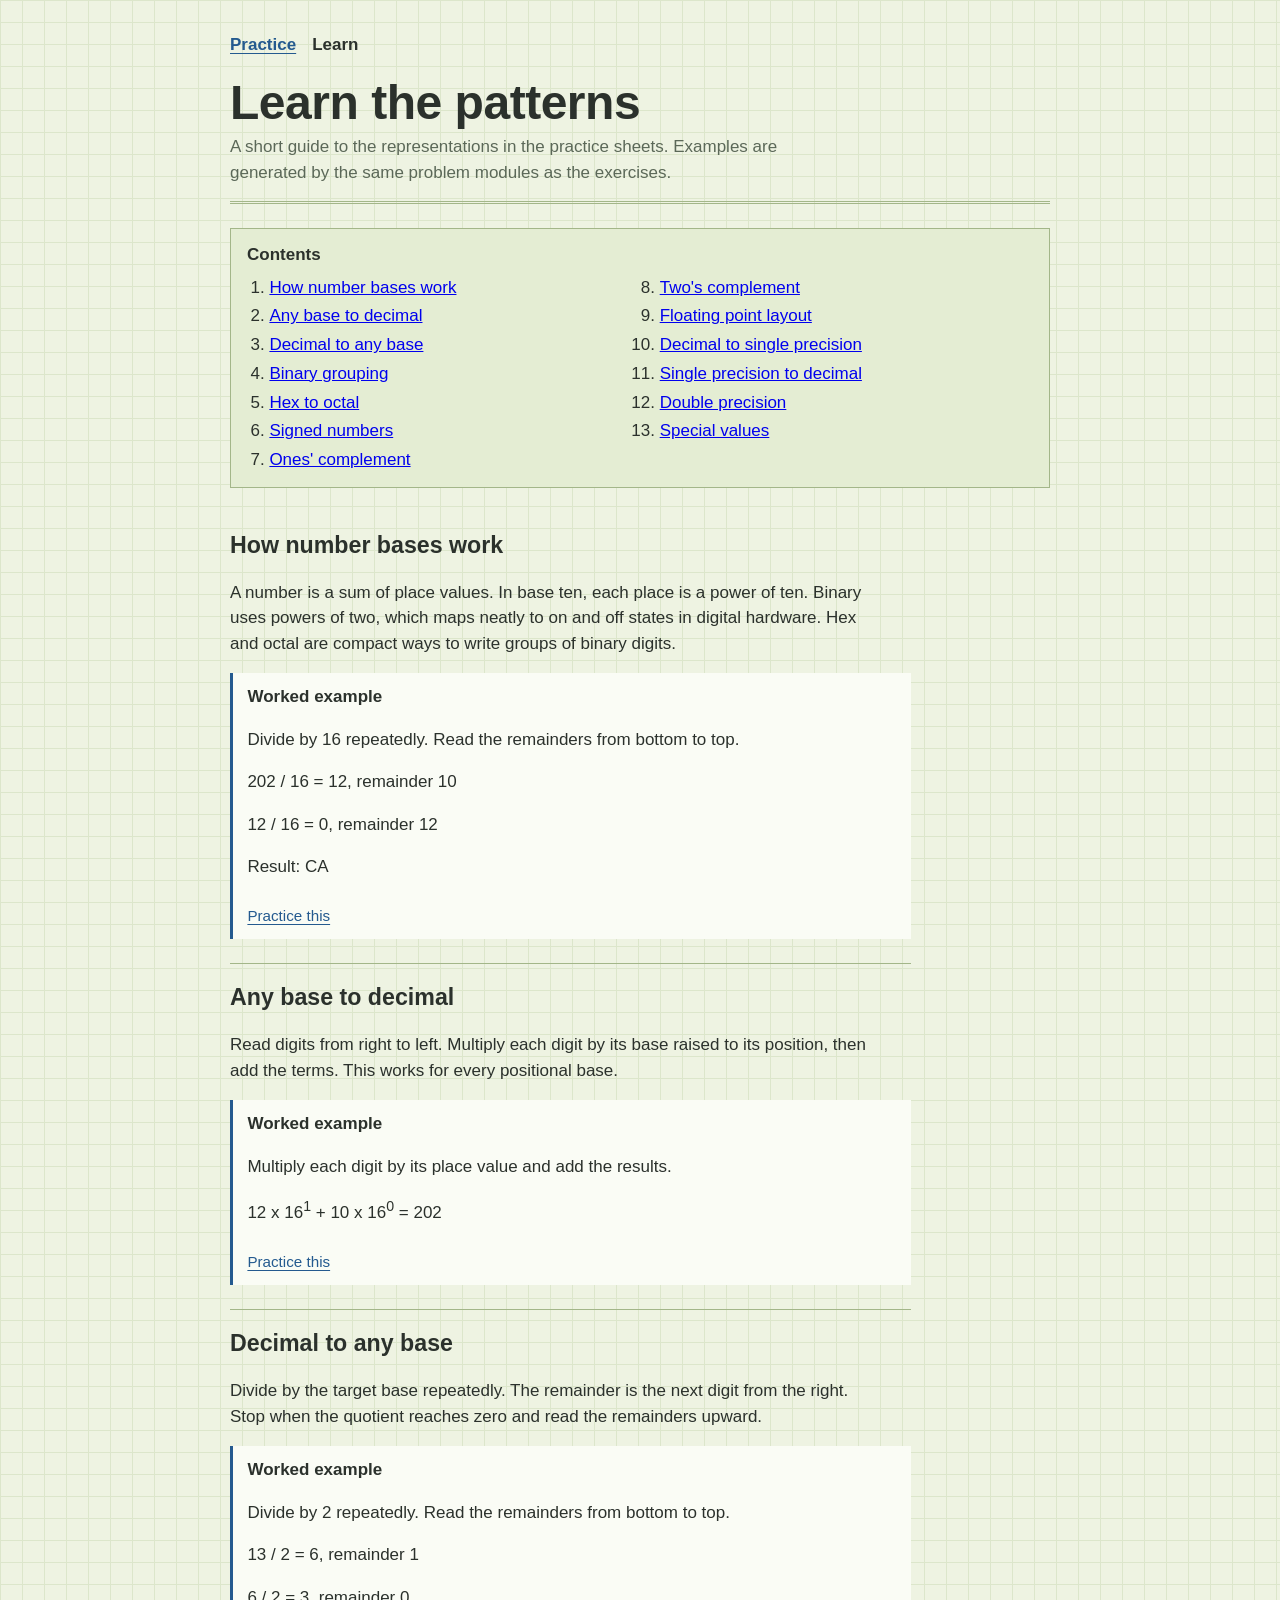
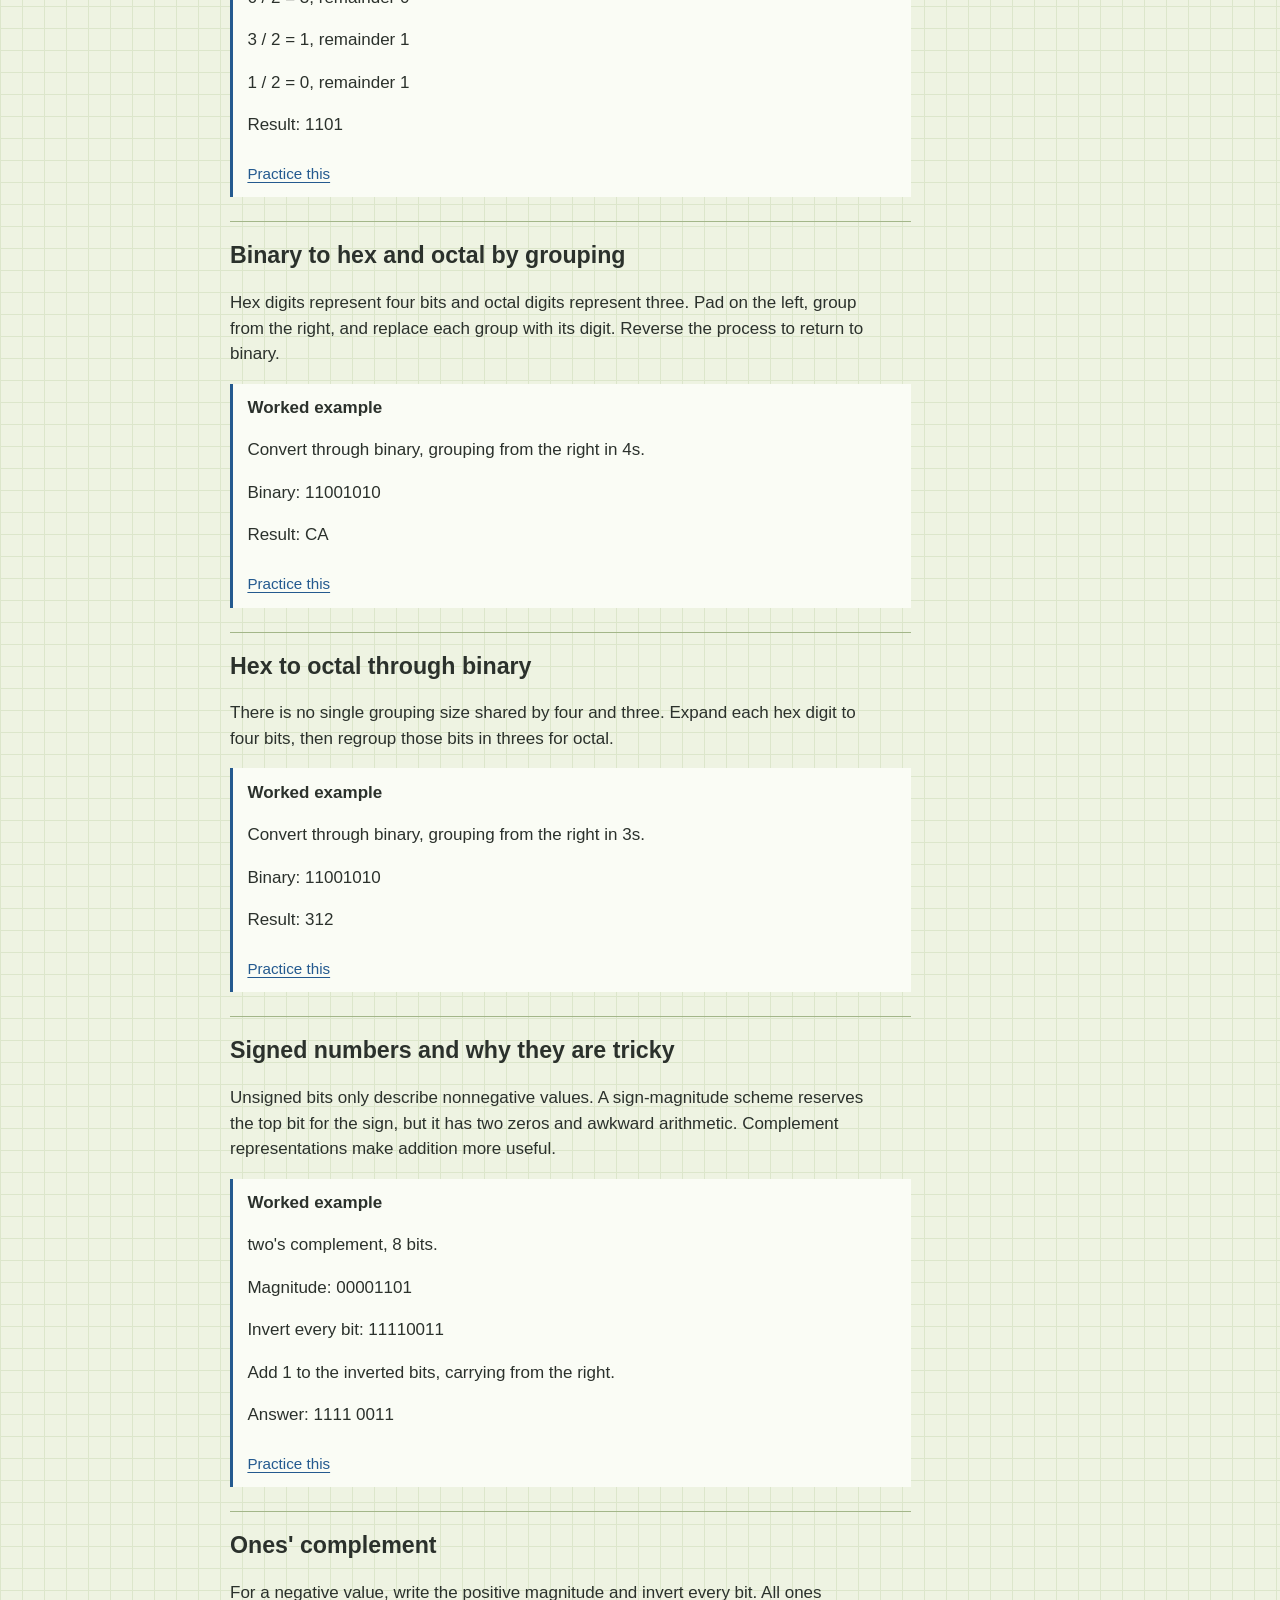
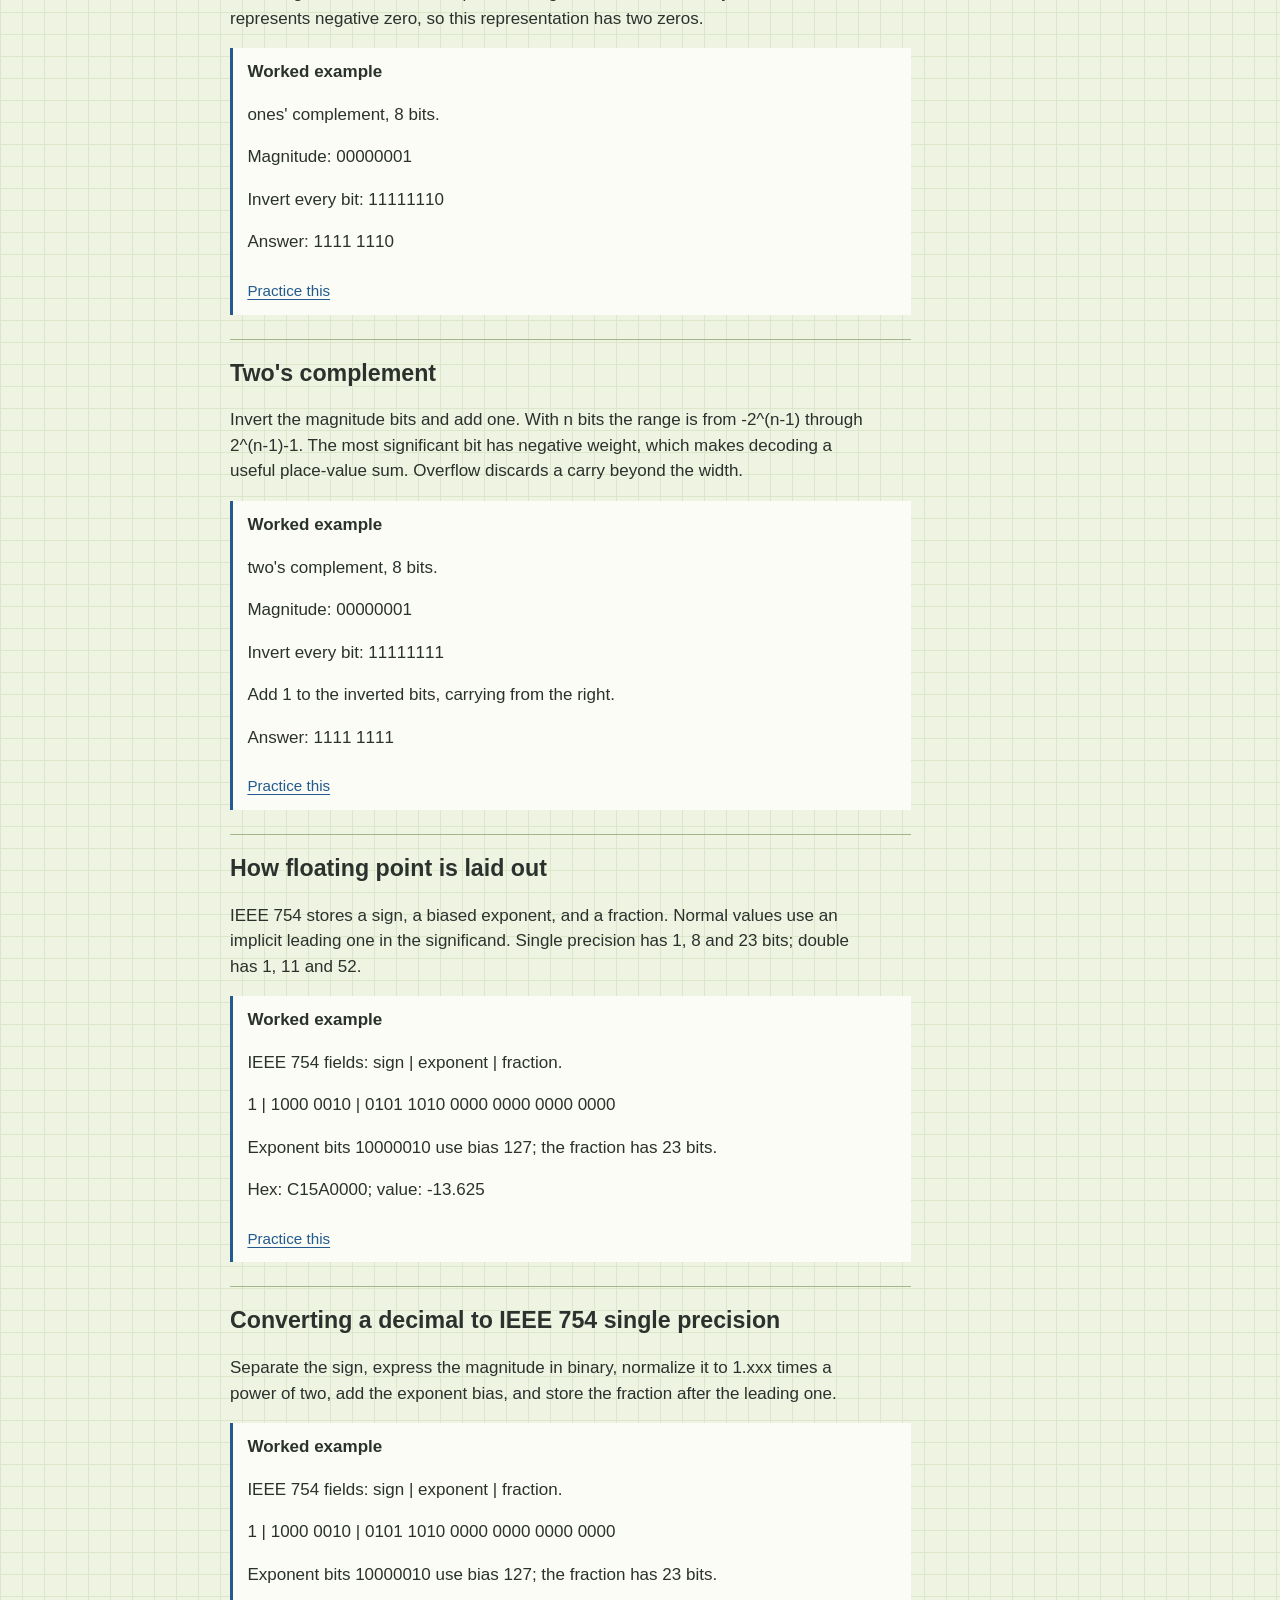
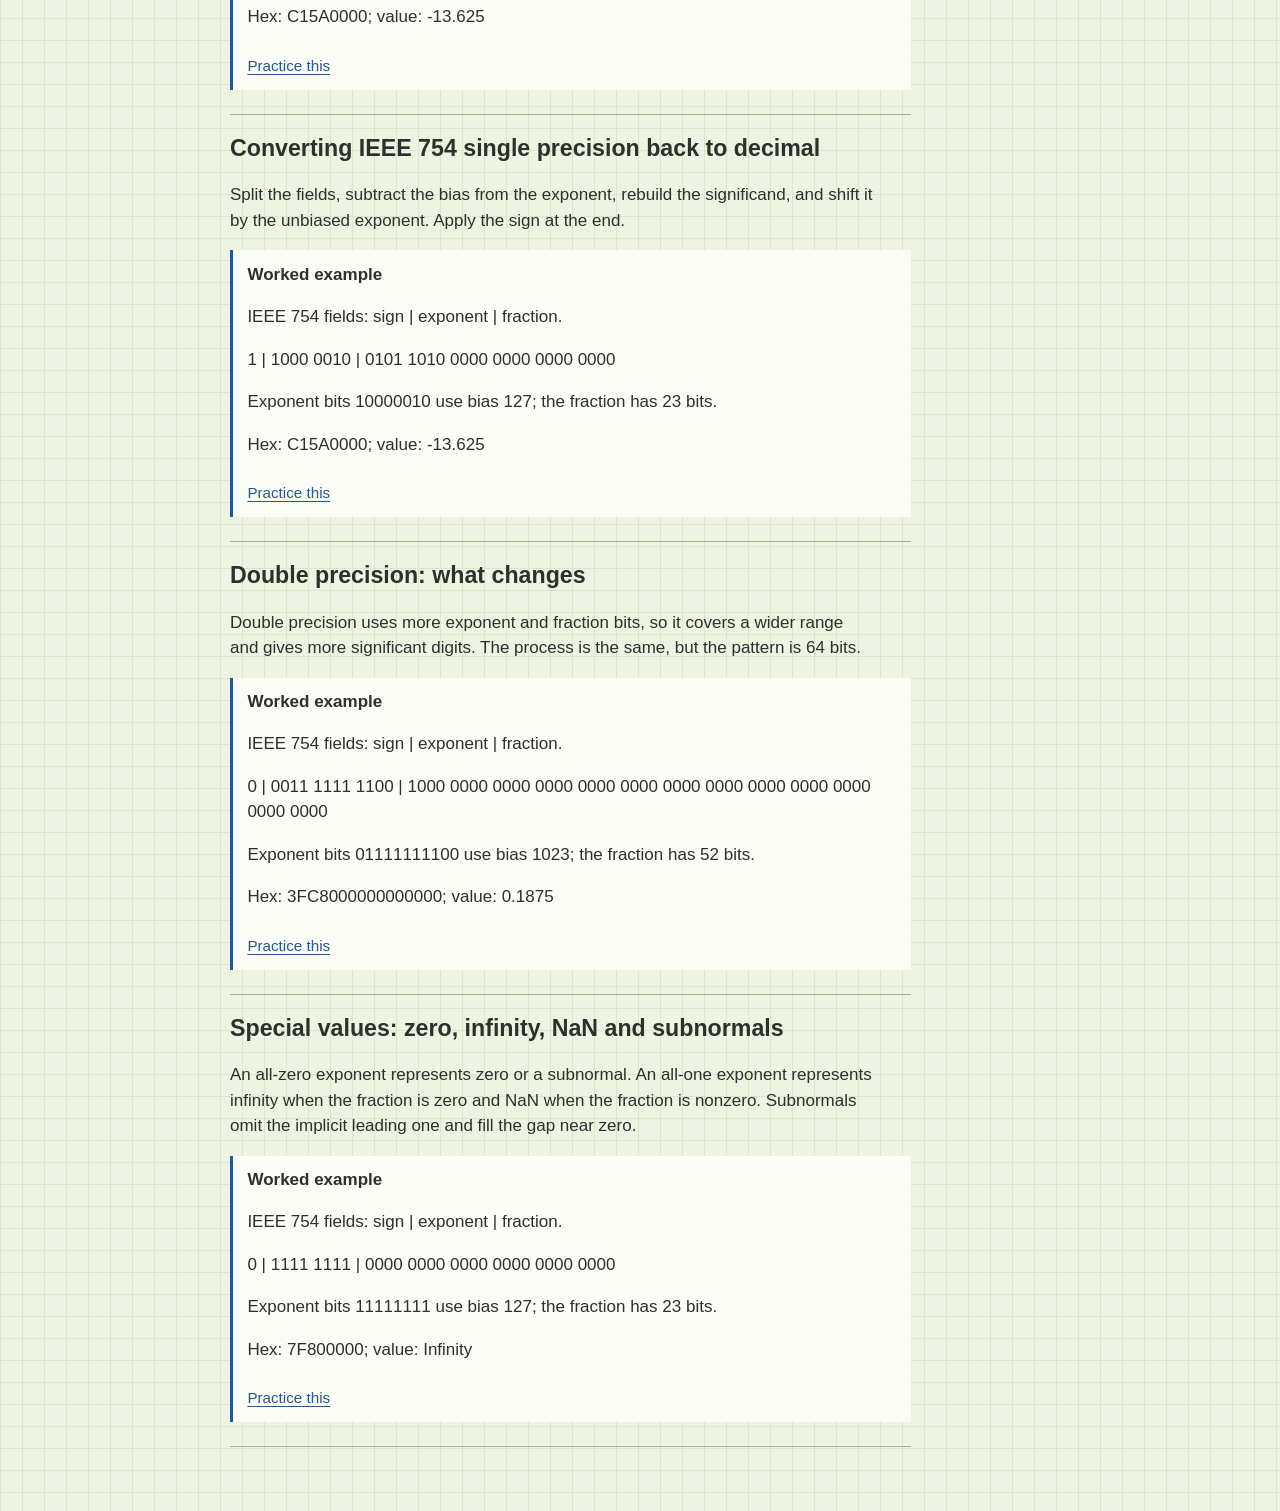
==== learn.html @ 0b42e3d2 "Test Branch GIP var" ====
<!doctype html>
<html lang="en">
<head><meta charset="utf-8"><meta name="viewport" content="width=device-width, initial-scale=1, viewport-fit=cover"><title>Learn base conversion</title><meta name="description" content="A practical guide to bases, signed integers and IEEE 754 floating point."><link rel="stylesheet" href="./styles.css"></head>
<body><main class="lesson-page">
  <nav aria-label="Primary"><a href="./index.html">Practice</a><a href="./learn.html" aria-current="page">Learn</a></nav>
  <header><h1>Learn the patterns</h1><p>A short guide to the representations in the practice sheets. Examples are generated by the same problem modules as the exercises.</p></header>
  <aside class="toc"><strong>Contents</strong><ol><li><a href="#bases">How number bases work</a></li><li><a href="#any-decimal">Any base to decimal</a></li><li><a href="#decimal-any">Decimal to any base</a></li><li><a href="#grouping">Binary grouping</a></li><li><a href="#hex-octal">Hex to octal</a></li><li><a href="#signed">Signed numbers</a></li><li><a href="#ones">Ones' complement</a></li><li><a href="#twos">Two's complement</a></li><li><a href="#float">Floating point layout</a></li><li><a href="#float-encode">Decimal to single precision</a></li><li><a href="#float-decode">Single precision to decimal</a></li><li><a href="#double">Double precision</a></li><li><a href="#special">Special values</a></li></ol></aside>
  <div id="lessons"></div>
</main>
<script type="module">
import { base } from './js/types/base.js';
import { signed } from './js/types/signed.js';
import { float } from './js/types/float.js';
const example = (type, problem) => `<div class="example"><strong>Worked example</strong>${type.work(problem)}<a class="learnlink" href="./index.html?mode=${type.id}">Practice this</a></div>`;
const lessons = [
  ['bases', 'How number bases work', 'A number is a sum of place values. In base ten, each place is a power of ten. Binary uses powers of two, which maps neatly to on and off states in digital hardware. Hex and octal are compact ways to write groups of binary digits.', example(base, { from: 'dec', to: 'hex', value: 202 })],
  ['any-decimal', 'Any base to decimal', 'Read digits from right to left. Multiply each digit by its base raised to its position, then add the terms. This works for every positional base.', example(base, { from: 'hex', to: 'dec', value: 202 })],
  ['decimal-any', 'Decimal to any base', 'Divide by the target base repeatedly. The remainder is the next digit from the right. Stop when the quotient reaches zero and read the remainders upward.', example(base, { from: 'dec', to: 'bin', value: 13 })],
  ['grouping', 'Binary to hex and octal by grouping', 'Hex digits represent four bits and octal digits represent three. Pad on the left, group from the right, and replace each group with its digit. Reverse the process to return to binary.', example(base, { from: 'bin', to: 'hex', value: 202 })],
  ['hex-octal', 'Hex to octal through binary', 'There is no single grouping size shared by four and three. Expand each hex digit to four bits, then regroup those bits in threes for octal.', example(base, { from: 'hex', to: 'oct', value: 202 })],
  ['signed', 'Signed numbers and why they are tricky', 'Unsigned bits only describe nonnegative values. A sign-magnitude scheme reserves the top bit for the sign, but it has two zeros and awkward arithmetic. Complement representations make addition more useful.', example(signed, { rep: 'twos', width: 8, format: 'bin', direction: 'encode', value: -13n })],
  ['ones', "Ones' complement", 'For a negative value, write the positive magnitude and invert every bit. All ones represents negative zero, so this representation has two zeros.', example(signed, { rep: 'ones', width: 8, format: 'bin', direction: 'encode', value: -1n })],
  ['twos', "Two's complement", 'Invert the magnitude bits and add one. With n bits the range is from -2^(n-1) through 2^(n-1)-1. The most significant bit has negative weight, which makes decoding a useful place-value sum. Overflow discards a carry beyond the width.', example(signed, { rep: 'twos', width: 8, format: 'bin', direction: 'encode', value: -1n })],
  ['float', 'How floating point is laid out', 'IEEE 754 stores a sign, a biased exponent, and a fraction. Normal values use an implicit leading one in the significand. Single precision has 1, 8 and 23 bits; double has 1, 11 and 52.', example(float, { precision: 32, direction: 'encode', format: 'hex', value: -13.625, pattern: 0xC15A0000n })],
  ['float-encode', 'Converting a decimal to IEEE 754 single precision', 'Separate the sign, express the magnitude in binary, normalize it to 1.xxx times a power of two, add the exponent bias, and store the fraction after the leading one.', example(float, { precision: 32, direction: 'encode', format: 'hex', value: -13.625, pattern: 0xC15A0000n })],
  ['float-decode', 'Converting IEEE 754 single precision back to decimal', 'Split the fields, subtract the bias from the exponent, rebuild the significand, and shift it by the unbiased exponent. Apply the sign at the end.', example(float, { precision: 32, direction: 'decode', format: 'hex', value: 0xC15A0000n, pattern: 0xC15A0000n })],
  ['double', 'Double precision: what changes', 'Double precision uses more exponent and fraction bits, so it covers a wider range and gives more significant digits. The process is the same, but the pattern is 64 bits.', example(float, { precision: 64, direction: 'encode', format: 'hex', value: 0.1875, pattern: 0x3FC8000000000000n })],
  ['special', 'Special values: zero, infinity, NaN and subnormals', 'An all-zero exponent represents zero or a subnormal. An all-one exponent represents infinity when the fraction is zero and NaN when the fraction is nonzero. Subnormals omit the implicit leading one and fill the gap near zero.', example(float, { precision: 32, direction: 'decode', format: 'hex', value: 0x7F800000n, pattern: 0x7F800000n })]
];
document.querySelector('#lessons').innerHTML = lessons.map(([id, title, text, worked]) => `<article id="${id}"><h2>${title}</h2><p>${text}</p>${worked}</article>`).join('');
</script></body></html>
---- styles.css ----
:root{
  --paper:#EEF3E2; --grid:#DCE6CB; --ink:#2B312C; --muted:#5B6858; --red:#B3372C; --blue:#245A8F;
  --field:#FAFCF5; --line:#A3B689; --panel:#E4EDD3;
  box-sizing:border-box;
  padding-top:env(safe-area-inset-top,0px);
  padding-bottom:env(safe-area-inset-bottom,0px);
}
@media (prefers-color-scheme:dark){
  :root:not([data-theme="light"]){
    --paper:#1B221D; --grid:#232C26; --ink:#E2E8DA; --muted:#9BA996; --red:#EE8276; --blue:#91BCE8;
    --field:#212A24; --line:#4B5C4D; --panel:#222B25;
  }
}
:root[data-theme="dark"]{
  --paper:#1B221D; --grid:#232C26; --ink:#E2E8DA; --muted:#9BA996; --red:#EE8276; --blue:#91BCE8;
  --field:#212A24; --line:#4B5C4D; --panel:#222B25;
}
html{scroll-padding-top:env(safe-area-inset-top,0px)}
*,*::before,*::after{box-sizing:inherit}
body{
  margin:0; color:var(--ink); background-color:var(--paper);
  background-image:linear-gradient(var(--grid) 1px,transparent 1px),linear-gradient(90deg,var(--grid) 1px,transparent 1px);
  background-size:22px 22px;
  font-family:Barlow,"Helvetica Neue",Arial,sans-serif; font-size:17px; line-height:1.5;
}
main{max-width:860px; margin:0 auto; padding:2rem 1.25rem 4rem}
nav{display:flex; gap:1rem; margin-bottom:1.25rem; font-weight:600}
nav a,.learnlink{color:var(--blue); text-underline-offset:3px}
nav a[aria-current="page"]{color:var(--ink); text-decoration:none}
header{border-bottom:3px double var(--line); padding-bottom:1rem; margin-bottom:1.5rem}
h1{font-size:clamp(2rem,6vw,3rem); line-height:1.05; margin:0 0 .4rem; font-weight:700; letter-spacing:-.01em}
.bases-strip{font-family:"JetBrains Mono",Consolas,monospace; font-size:1rem; color:var(--muted); margin:0 0 .6rem; overflow-x:auto; white-space:nowrap}
.bases-strip b{color:var(--ink); font-weight:600}
header p{margin:0; max-width:62ch; color:var(--muted)}

.controls{background:var(--panel); border:1px solid var(--line); border-radius:4px; padding:1rem 1.1rem; display:grid; gap:1rem; grid-template-columns:repeat(auto-fit,minmax(190px,1fr)); align-items:end}
.mode-options{display:contents}
fieldset{border:0; margin:0; padding:0; min-width:0}
legend,.lbl{font-weight:600; font-size:.95rem; margin-bottom:.35rem; display:block; padding:0}
.checks{display:flex; flex-wrap:wrap; gap:.3rem .9rem}
.checks label{display:flex; align-items:center; gap:.35rem; cursor:pointer}
input[type=checkbox]{accent-color:var(--blue); width:1.05rem; height:1.05rem}
select{font:inherit; color:var(--ink); background:var(--field); border:1px solid var(--line); border-radius:3px; padding:.35rem .5rem; width:100%}
button{font:inherit; font-weight:600; cursor:pointer; border-radius:3px; padding:.5rem 1rem; border:1.5px solid var(--ink); background:var(--ink); color:var(--paper)}
button.ghost{background:transparent; color:var(--ink)}
button.small{padding:.3rem .8rem; font-size:.9rem; margin-top:.8rem}
button:focus-visible,input:focus-visible,select:focus-visible,summary:focus-visible{outline:2.5px solid var(--blue); outline-offset:2px}
.actions{display:flex; flex-wrap:wrap; gap:.6rem; margin:1.25rem 0 .5rem; align-items:center}
.score{margin-left:auto; font-weight:600; font-size:1.1rem}
.warn{color:var(--red); font-weight:600; min-height:1.5em; margin:.5rem 0 0}

ol.sheet{list-style:none; margin:.5rem 0 0; padding:0}
.prob{display:grid; grid-template-columns:2.2rem minmax(0,1fr) minmax(9rem,15rem); gap:.4rem .9rem; align-items:center; padding:.8rem 0; border-bottom:1px solid var(--line)}
.num{font-weight:700; color:var(--muted); font-variant-numeric:tabular-nums}
.q{min-width:0}
.val{font-family:"JetBrains Mono",Consolas,monospace; font-size:1.2rem; font-weight:600; word-break:break-all}
.val sub{font-size:.65em; color:var(--muted); font-weight:400}
.dir{display:block; font-size:.9rem; color:var(--muted)}
.ans input{width:100%; font-family:"JetBrains Mono",Consolas,monospace; font-size:1.05rem; color:var(--ink); background:var(--field); border:none; border-bottom:2px solid var(--line); padding:.35rem .4rem; border-radius:2px 2px 0 0}
.split-fields{display:flex; gap:.35rem}
.split-fields label{min-width:0; flex:1}
.split-fields label span{display:block; color:var(--muted); font-size:.75rem; font-family:Barlow,sans-serif}
.ans input.ok{border-bottom-color:var(--blue)}
.ans input.bad{border-bottom-color:var(--red)}
.below{grid-column:2 / -1; display:flex; flex-wrap:wrap; gap:.25rem 1rem; align-items:baseline}
.learnlink{font-size:.95rem}
.result{font-weight:600; font-size:.95rem}
.result.ok{color:var(--blue)}
.result.bad{color:var(--red)}
.mono{font-family:"JetBrains Mono",Consolas,monospace}
.worklink{background:none; border:none; color:var(--blue); padding:0; font-weight:500; font-size:.95rem; text-decoration:underline; text-underline-offset:3px}
.work{grid-column:2 / -1; font-family:"JetBrains Mono",Consolas,monospace; font-size:.88rem; line-height:1.7; background:var(--field); border-left:3px solid var(--blue); padding:.6rem .8rem; overflow-x:auto; white-space:nowrap}
.work p{margin:0}
.work .note{font-family:Barlow,sans-serif; font-size:.95rem; white-space:normal; color:var(--muted)}
.work .res{font-weight:600; color:var(--ink)}
.sr{position:absolute; width:1px; height:1px; overflow:hidden; clip:rect(0 0 0 0); white-space:nowrap}

details{margin-top:1.5rem; border:1px solid var(--line); border-radius:4px; background:var(--panel); padding:.7rem 1rem}
details + details{margin-top:.8rem}
summary{cursor:pointer; font-weight:600}
.tablewrap{overflow-x:auto; margin-top:.7rem}
table{border-collapse:collapse; font-family:"JetBrains Mono",Consolas,monospace; font-size:.9rem; min-width:100%}
th,td{padding:.25rem .8rem; text-align:right; border-bottom:1px solid var(--line)}
th:first-child,td:first-child{text-align:left}
#ref th:first-child,#ref td:first-child{text-align:right}
th{font-family:Barlow,sans-serif; font-weight:600}
td.empty{text-align:left; font-family:Barlow,sans-serif; color:var(--muted)}
tr.group th{background:var(--panel); color:var(--blue); text-align:left; padding-top:.65rem}
.tips{font-size:.95rem; color:var(--muted); margin:.8rem 0 0; max-width:68ch}

.toc{border:1px solid var(--line); background:var(--panel); padding:.8rem 1rem; margin-bottom:1.5rem}
.toc ol{columns:2; margin:.35rem 0 0; padding-left:1.4rem}
.toc li{padding:.1rem 0}
article{border-bottom:1px solid var(--line); padding:1rem 0 1.5rem; max-width:72ch}
article h2{margin:0 0 .35rem; font-size:1.45rem}
article p{max-width:68ch}
.example{background:var(--field); border-left:3px solid var(--blue); padding:.7rem .9rem; margin-top:.8rem; overflow-x:auto}
.example strong{display:block; font-family:Barlow,sans-serif; margin-bottom:.25rem}
.example .learnlink{display:inline-block; margin-top:.5rem}

.key{display:none}
@media (max-width:560px){
  .prob{grid-template-columns:2rem minmax(0,1fr)}
  .ans{grid-column:2}
  .score{margin-left:0; width:100%}
  .toc ol{columns:1}
}
@media print{
  :root{padding:0}
  body{background:#fff; color:#000; font-size:12pt}
  .controls,.actions,.below,.work,details,.warn{display:none!important}
  main{padding:0; max-width:none}
  .prob{border-bottom:1px solid #999; padding:.55rem 0; break-inside:avoid}
  .ans input{border:none; border-bottom:1px solid #000; background:none; color:transparent}
  .key{display:block; break-before:page}
  .key ol{columns:2; font-family:"JetBrains Mono",Consolas,monospace; font-size:10pt}
}
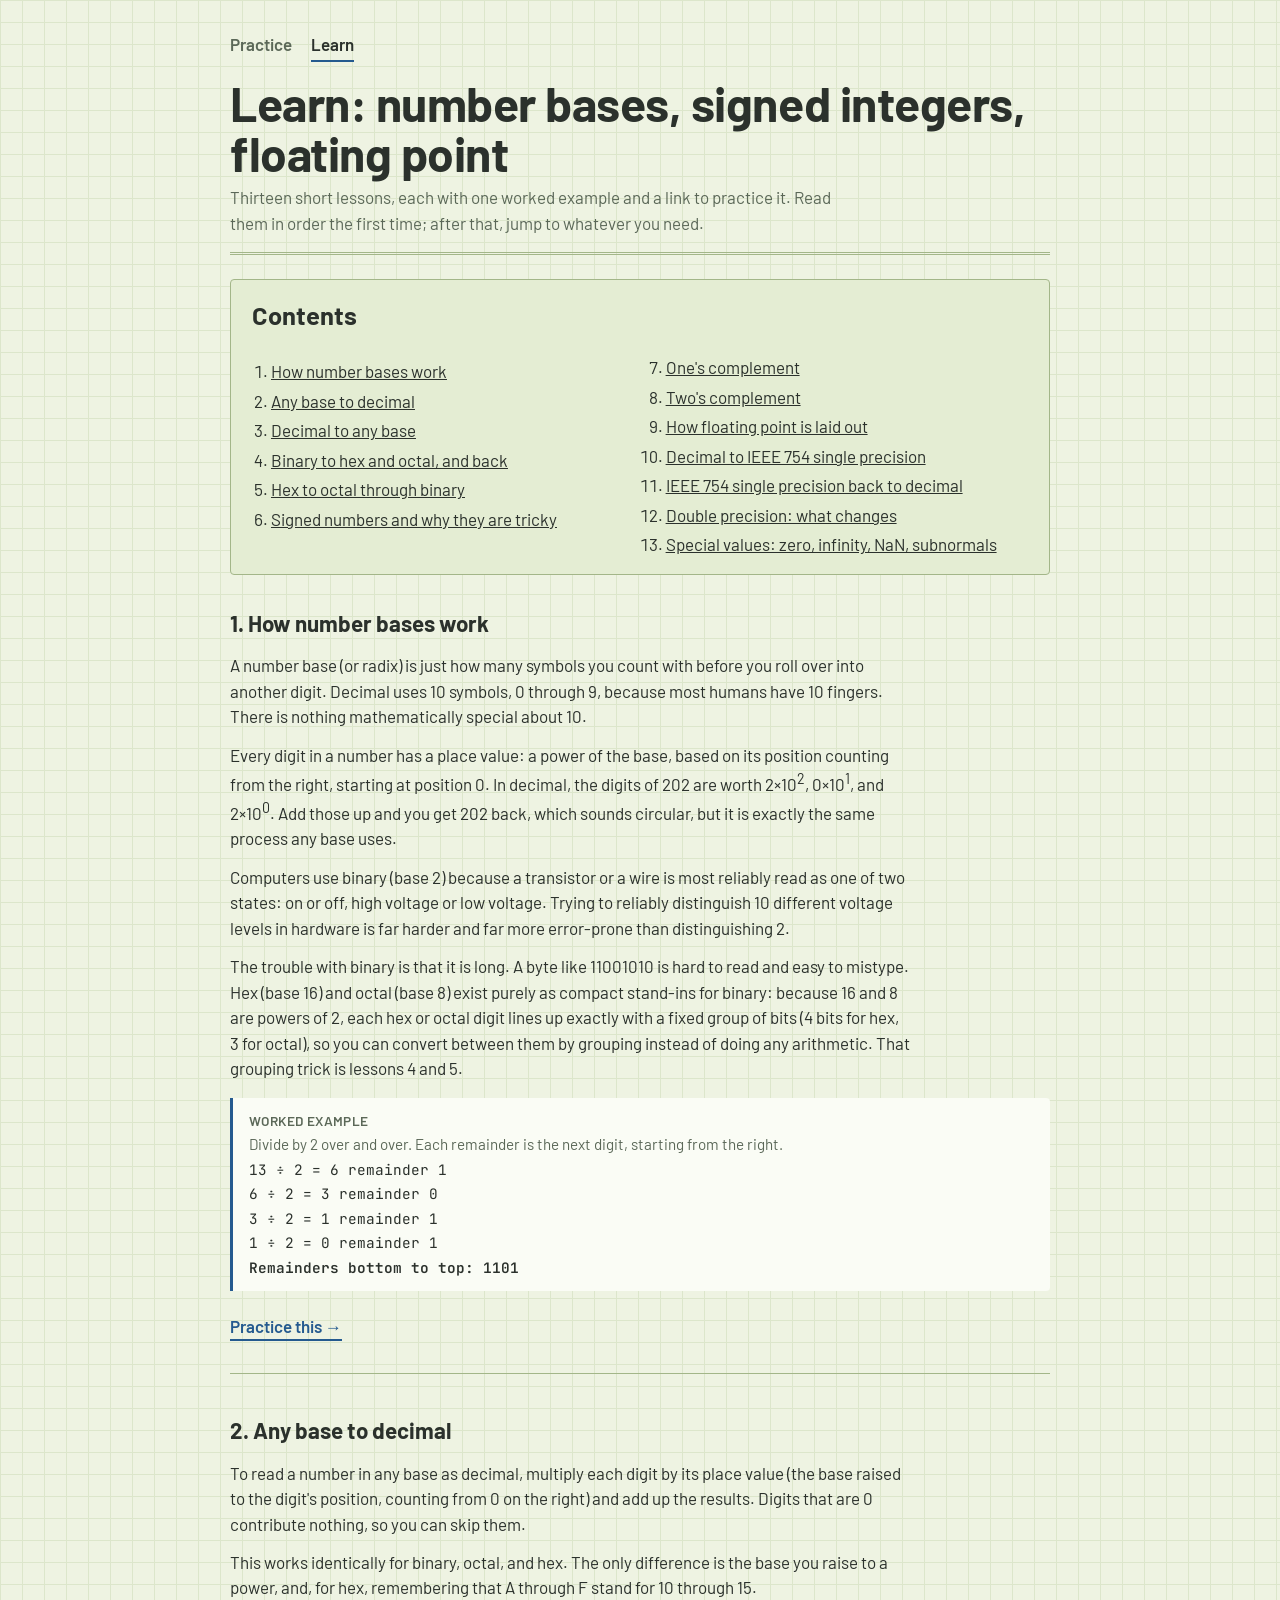
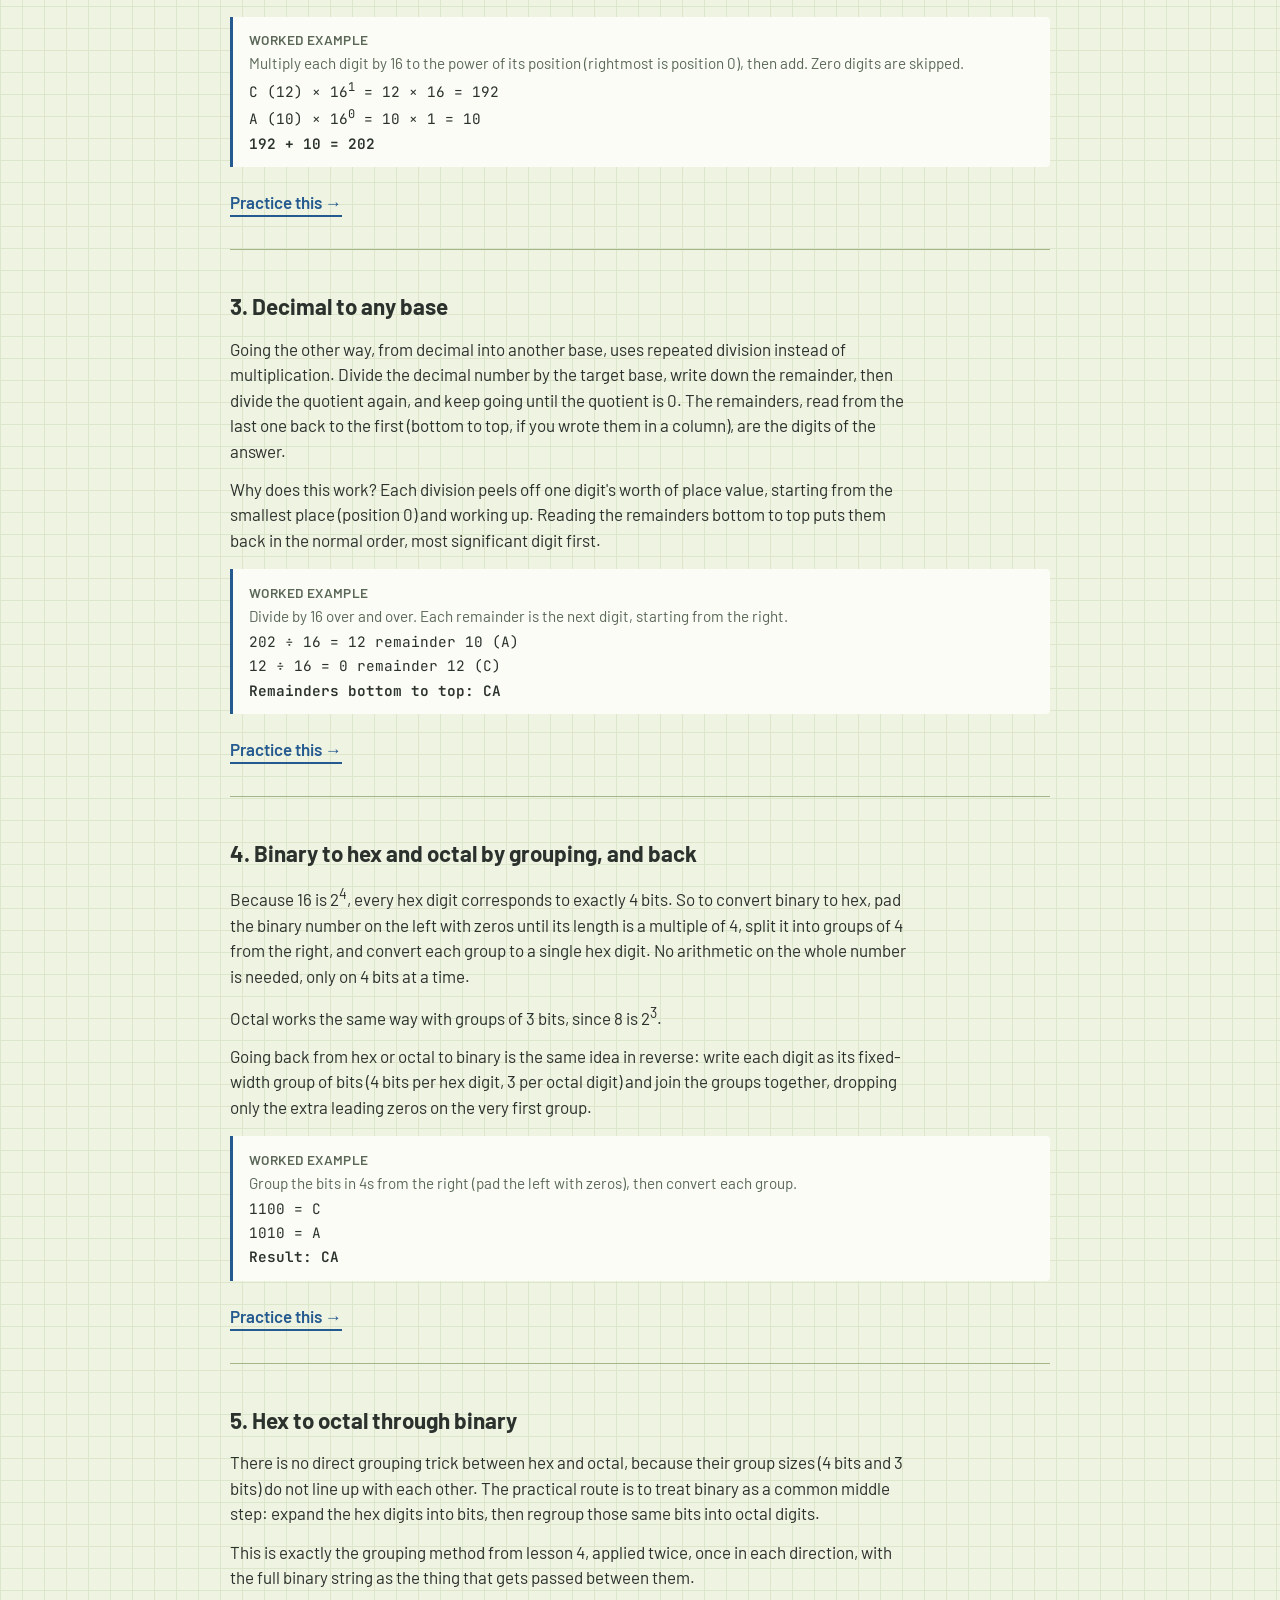
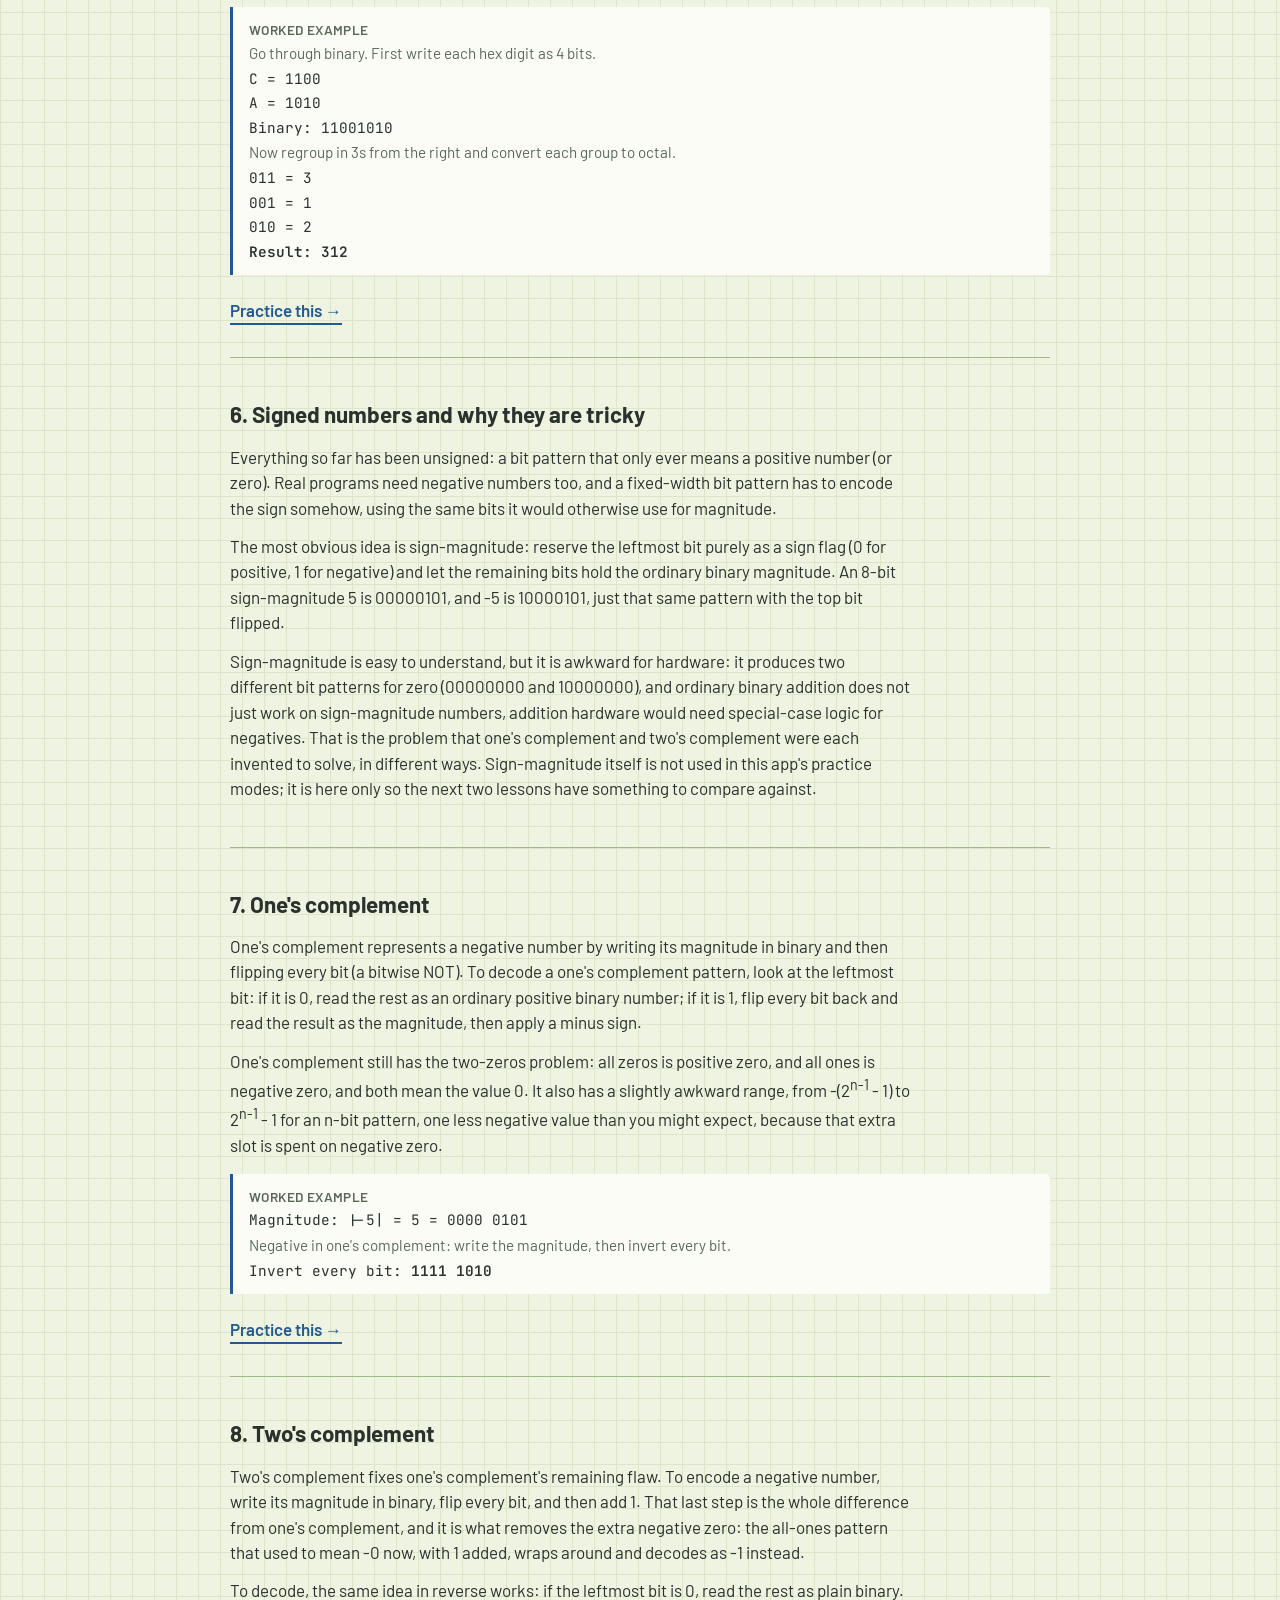
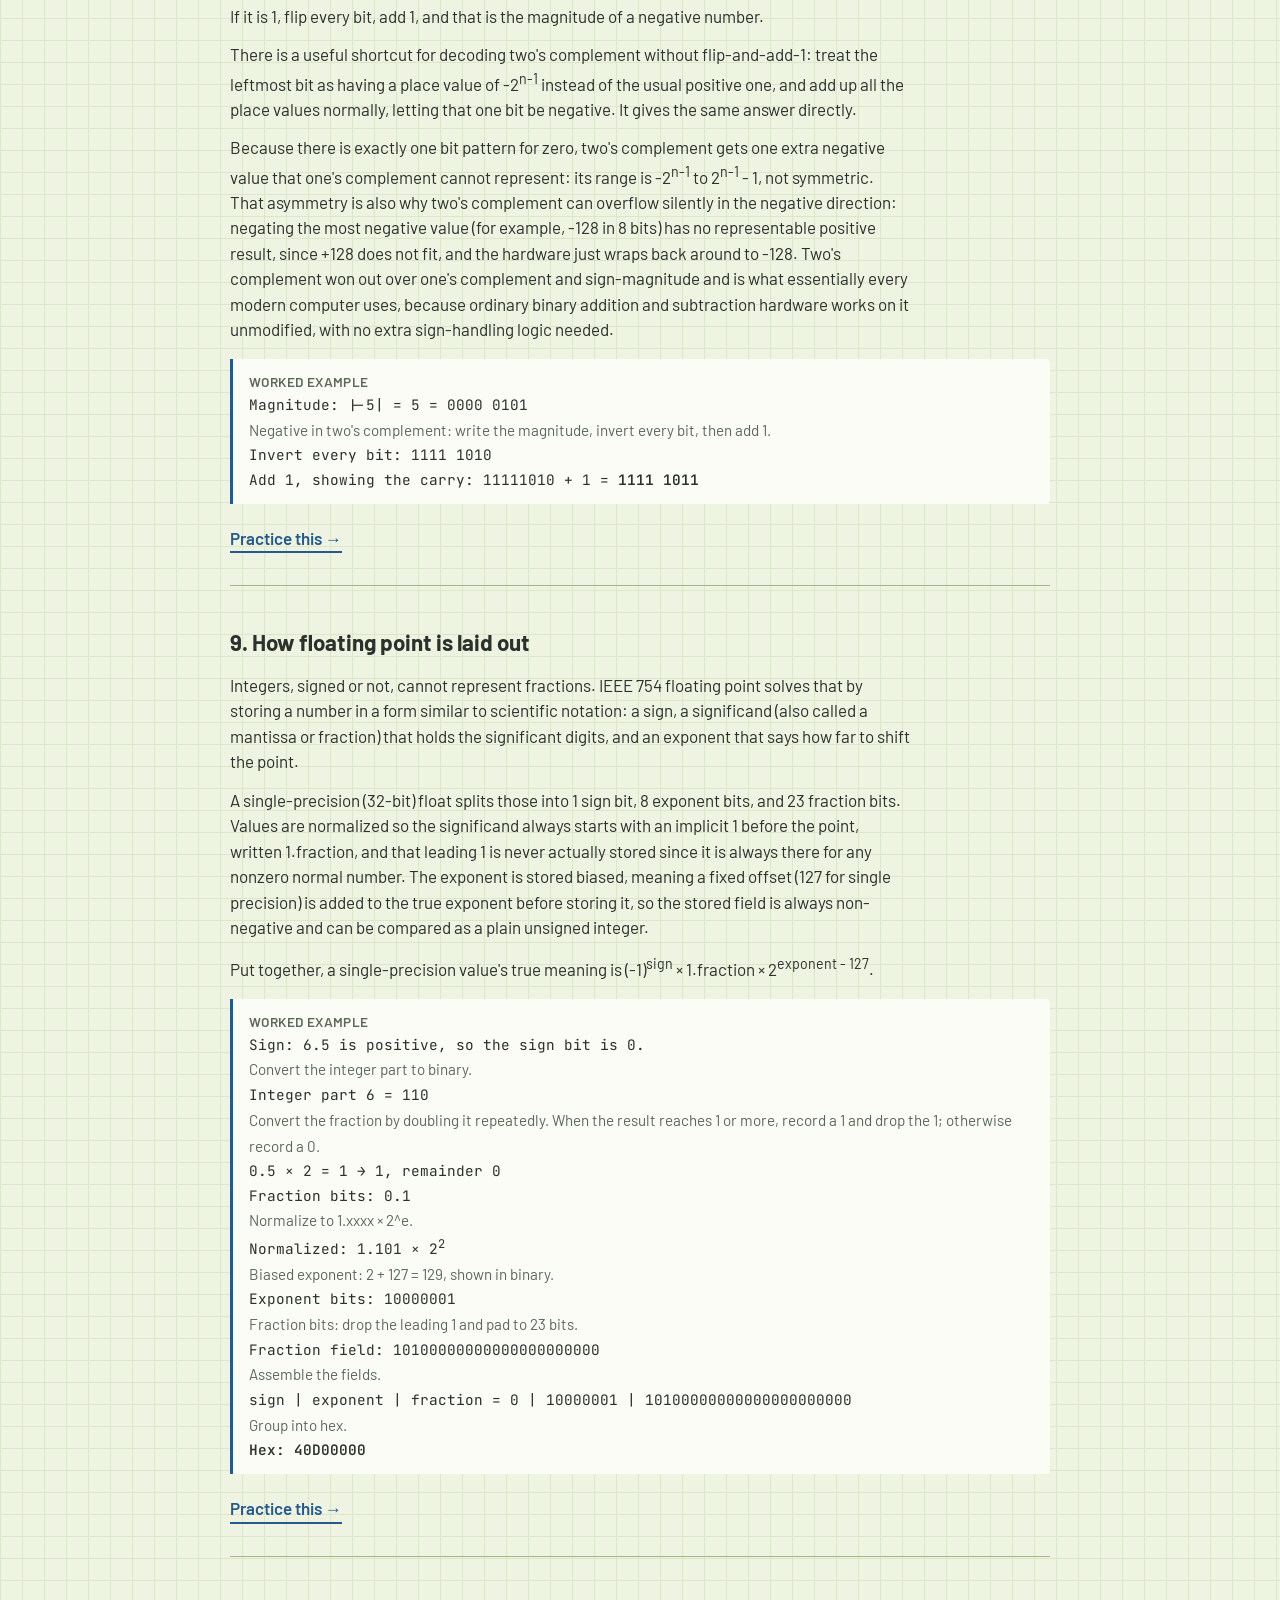
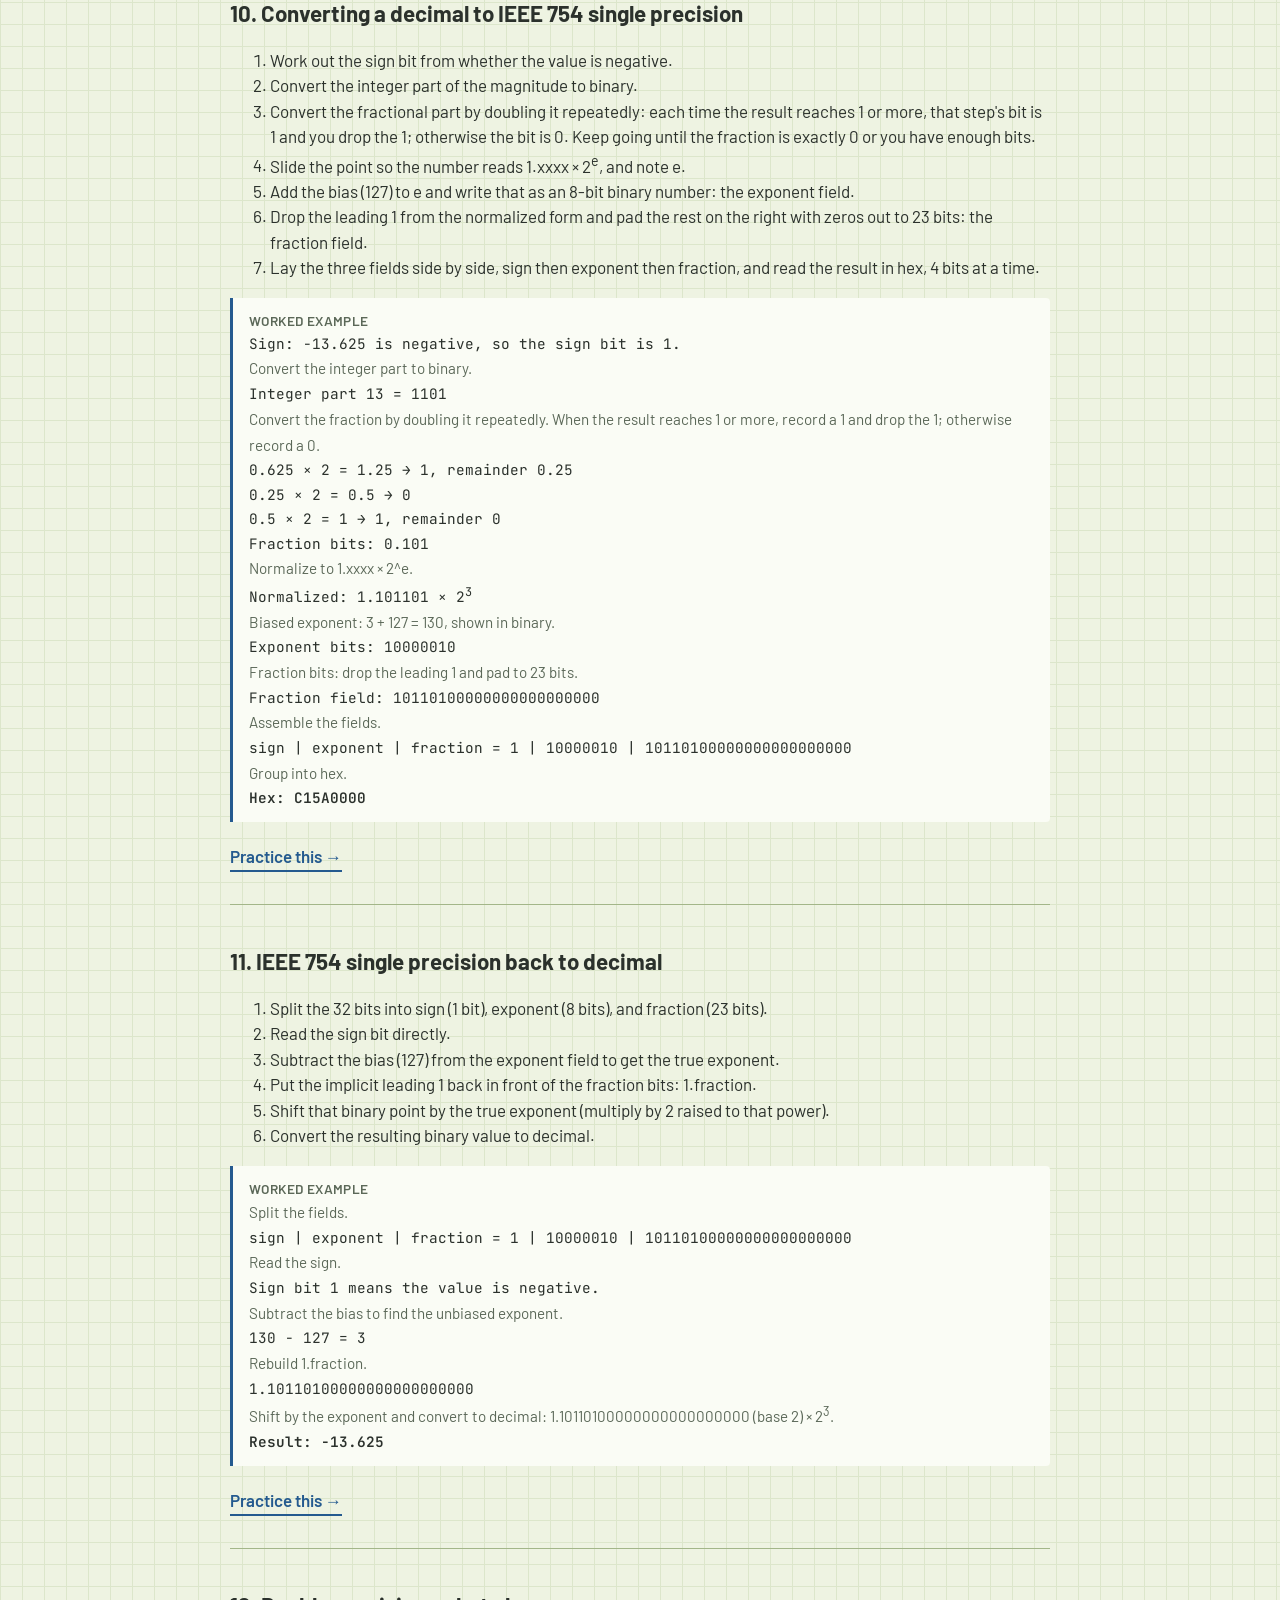
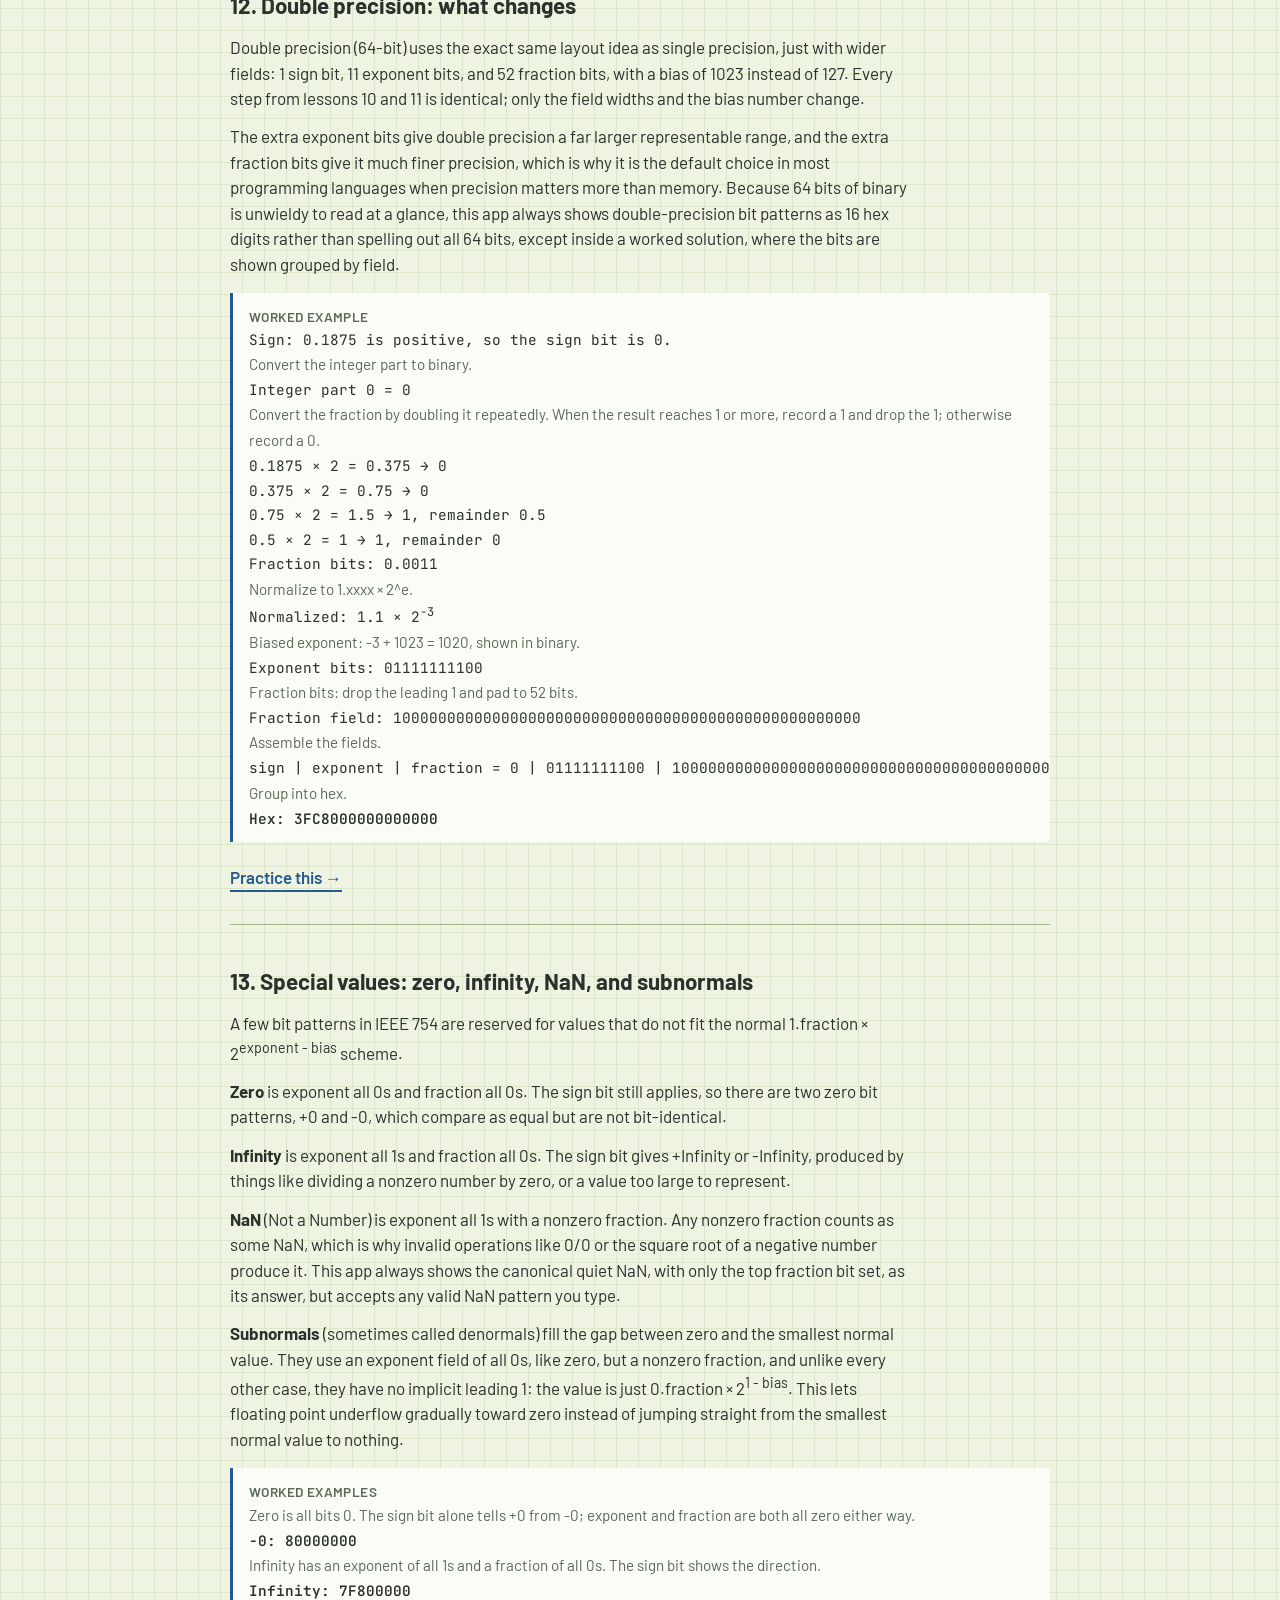
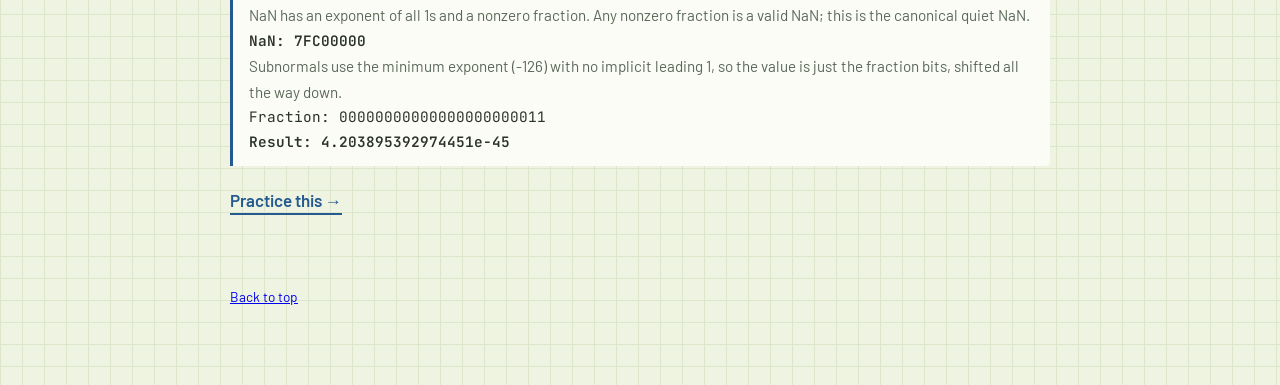
==== commit 4d2d2ad2: "Lessons and signed numbers added, + test" ====
--- a/learn.html
+++ b/learn.html
@@ -1,31 +1,215 @@
 <!doctype html>
 <html lang="en">
-<head><meta charset="utf-8"><meta name="viewport" content="width=device-width, initial-scale=1, viewport-fit=cover"><title>Learn base conversion</title><meta name="description" content="A practical guide to bases, signed integers and IEEE 754 floating point."><link rel="stylesheet" href="./styles.css"></head>
-<body><main class="lesson-page">
-  <nav aria-label="Primary"><a href="./index.html">Practice</a><a href="./learn.html" aria-current="page">Learn</a></nav>
-  <header><h1>Learn the patterns</h1><p>A short guide to the representations in the practice sheets. Examples are generated by the same problem modules as the exercises.</p></header>
-  <aside class="toc"><strong>Contents</strong><ol><li><a href="#bases">How number bases work</a></li><li><a href="#any-decimal">Any base to decimal</a></li><li><a href="#decimal-any">Decimal to any base</a></li><li><a href="#grouping">Binary grouping</a></li><li><a href="#hex-octal">Hex to octal</a></li><li><a href="#signed">Signed numbers</a></li><li><a href="#ones">Ones' complement</a></li><li><a href="#twos">Two's complement</a></li><li><a href="#float">Floating point layout</a></li><li><a href="#float-encode">Decimal to single precision</a></li><li><a href="#float-decode">Single precision to decimal</a></li><li><a href="#double">Double precision</a></li><li><a href="#special">Special values</a></li></ol></aside>
-  <div id="lessons"></div>
+<head>
+<meta charset="utf-8">
+<meta name="viewport" content="width=device-width, initial-scale=1, viewport-fit=cover">
+<title>Learn: Base Conversion, Signed Integers, Floating Point</title>
+<meta name="description" content="A short tutorial on number bases, signed integer representations, and IEEE 754 floating point, with worked examples.">
+<meta name="theme-color" content="#EEF3E2" media="(prefers-color-scheme: light)">
+<meta name="theme-color" content="#1B221D" media="(prefers-color-scheme: dark)">
+<link rel="manifest" href="./manifest.webmanifest">
+<link rel="icon" href="./icons/icon.svg" type="image/svg+xml">
+<link rel="apple-touch-icon" href="./icons/apple-touch-icon.png">
+<meta name="apple-mobile-web-app-capable" content="yes">
+<meta name="apple-mobile-web-app-title" content="Bases">
+<link rel="preconnect" href="https://fonts.googleapis.com">
+<link rel="preconnect" href="https://fonts.gstatic.com" crossorigin>
+<link href="https://fonts.googleapis.com/css2?family=Barlow:wght@400;500;600;700&family=JetBrains+Mono:wght@400;600&display=swap" rel="stylesheet">
+<link rel="stylesheet" href="./styles.css">
+</head>
+<body>
+<main>
+  <nav class="sitenav" aria-label="Site">
+    <a href="./index.html">Practice</a>
+    <a href="./learn.html" aria-current="page">Learn</a>
+  </nav>
+  <header>
+    <h1>Learn: number bases, signed integers, floating point</h1>
+    <p>Thirteen short lessons, each with one worked example and a link to practice it. Read them in order the first time; after that, jump to whatever you need.</p>
+  </header>
+
+  <nav class="lesson-toc" aria-label="Table of contents">
+    <h2>Contents</h2>
+    <ol>
+      <li><a href="#lesson-1">How number bases work</a></li>
+      <li><a href="#lesson-2">Any base to decimal</a></li>
+      <li><a href="#lesson-3">Decimal to any base</a></li>
+      <li><a href="#lesson-4">Binary to hex and octal, and back</a></li>
+      <li><a href="#lesson-5">Hex to octal through binary</a></li>
+      <li><a href="#lesson-6">Signed numbers and why they are tricky</a></li>
+      <li><a href="#lesson-7">One's complement</a></li>
+      <li><a href="#lesson-8">Two's complement</a></li>
+      <li><a href="#lesson-9">How floating point is laid out</a></li>
+      <li><a href="#lesson-10">Decimal to IEEE 754 single precision</a></li>
+      <li><a href="#lesson-11">IEEE 754 single precision back to decimal</a></li>
+      <li><a href="#lesson-12">Double precision: what changes</a></li>
+      <li><a href="#lesson-13">Special values: zero, infinity, NaN, subnormals</a></li>
+    </ol>
+  </nav>
+
+  <section class="lesson" id="lesson-1">
+    <h2>1. How number bases work</h2>
+    <p>A number base (or radix) is just how many symbols you count with before you roll over into another digit. Decimal uses 10 symbols, 0 through 9, because most humans have 10 fingers. There is nothing mathematically special about 10.</p>
+    <p>Every digit in a number has a place value: a power of the base, based on its position counting from the right, starting at position 0. In decimal, the digits of 202 are worth 2&times;10<sup>2</sup>, 0&times;10<sup>1</sup>, and 2&times;10<sup>0</sup>. Add those up and you get 202 back, which sounds circular, but it is exactly the same process any base uses.</p>
+    <p>Computers use binary (base 2) because a transistor or a wire is most reliably read as one of two states: on or off, high voltage or low voltage. Trying to reliably distinguish 10 different voltage levels in hardware is far harder and far more error-prone than distinguishing 2.</p>
+    <p>The trouble with binary is that it is long. A byte like 11001010 is hard to read and easy to mistype. Hex (base 16) and octal (base 8) exist purely as compact stand-ins for binary: because 16 and 8 are powers of 2, each hex or octal digit lines up exactly with a fixed group of bits (4 bits for hex, 3 for octal), so you can convert between them by grouping instead of doing any arithmetic. That grouping trick is lessons 4 and 5.</p>
+    <div class="example">
+      <p class="example-label">Worked example</p>
+      <div id="ex-1"></div>
+    </div>
+    <a class="practice-link" href="./index.html?mode=base">Practice this &rarr;</a>
+  </section>
+
+  <section class="lesson" id="lesson-2">
+    <h2>2. Any base to decimal</h2>
+    <p>To read a number in any base as decimal, multiply each digit by its place value (the base raised to the digit's position, counting from 0 on the right) and add up the results. Digits that are 0 contribute nothing, so you can skip them.</p>
+    <p>This works identically for binary, octal, and hex. The only difference is the base you raise to a power, and, for hex, remembering that A through F stand for 10 through 15.</p>
+    <div class="example">
+      <p class="example-label">Worked example</p>
+      <div id="ex-2"></div>
+    </div>
+    <a class="practice-link" href="./index.html?mode=base&bases=hex,dec">Practice this &rarr;</a>
+  </section>
+
+  <section class="lesson" id="lesson-3">
+    <h2>3. Decimal to any base</h2>
+    <p>Going the other way, from decimal into another base, uses repeated division instead of multiplication. Divide the decimal number by the target base, write down the remainder, then divide the quotient again, and keep going until the quotient is 0. The remainders, read from the last one back to the first (bottom to top, if you wrote them in a column), are the digits of the answer.</p>
+    <p>Why does this work? Each division peels off one digit's worth of place value, starting from the smallest place (position 0) and working up. Reading the remainders bottom to top puts them back in the normal order, most significant digit first.</p>
+    <div class="example">
+      <p class="example-label">Worked example</p>
+      <div id="ex-3"></div>
+    </div>
+    <a class="practice-link" href="./index.html?mode=base&bases=dec,hex">Practice this &rarr;</a>
+  </section>
+
+  <section class="lesson" id="lesson-4">
+    <h2>4. Binary to hex and octal by grouping, and back</h2>
+    <p>Because 16 is 2<sup>4</sup>, every hex digit corresponds to exactly 4 bits. So to convert binary to hex, pad the binary number on the left with zeros until its length is a multiple of 4, split it into groups of 4 from the right, and convert each group to a single hex digit. No arithmetic on the whole number is needed, only on 4 bits at a time.</p>
+    <p>Octal works the same way with groups of 3 bits, since 8 is 2<sup>3</sup>.</p>
+    <p>Going back from hex or octal to binary is the same idea in reverse: write each digit as its fixed-width group of bits (4 bits per hex digit, 3 per octal digit) and join the groups together, dropping only the extra leading zeros on the very first group.</p>
+    <div class="example">
+      <p class="example-label">Worked example</p>
+      <div id="ex-4"></div>
+    </div>
+    <a class="practice-link" href="./index.html?mode=base&bases=bin,hex">Practice this &rarr;</a>
+  </section>
+
+  <section class="lesson" id="lesson-5">
+    <h2>5. Hex to octal through binary</h2>
+    <p>There is no direct grouping trick between hex and octal, because their group sizes (4 bits and 3 bits) do not line up with each other. The practical route is to treat binary as a common middle step: expand the hex digits into bits, then regroup those same bits into octal digits.</p>
+    <p>This is exactly the grouping method from lesson 4, applied twice, once in each direction, with the full binary string as the thing that gets passed between them.</p>
+    <div class="example">
+      <p class="example-label">Worked example</p>
+      <div id="ex-5"></div>
+    </div>
+    <a class="practice-link" href="./index.html?mode=base&bases=hex,oct">Practice this &rarr;</a>
+  </section>
+
+  <section class="lesson" id="lesson-6">
+    <h2>6. Signed numbers and why they are tricky</h2>
+    <p>Everything so far has been unsigned: a bit pattern that only ever means a positive number (or zero). Real programs need negative numbers too, and a fixed-width bit pattern has to encode the sign somehow, using the same bits it would otherwise use for magnitude.</p>
+    <p>The most obvious idea is sign-magnitude: reserve the leftmost bit purely as a sign flag (0 for positive, 1 for negative) and let the remaining bits hold the ordinary binary magnitude. An 8-bit sign-magnitude 5 is 00000101, and -5 is 10000101, just that same pattern with the top bit flipped.</p>
+    <p>Sign-magnitude is easy to understand, but it is awkward for hardware: it produces two different bit patterns for zero (00000000 and 10000000), and ordinary binary addition does not just work on sign-magnitude numbers, addition hardware would need special-case logic for negatives. That is the problem that one's complement and two's complement were each invented to solve, in different ways. Sign-magnitude itself is not used in this app's practice modes; it is here only so the next two lessons have something to compare against.</p>
+  </section>
+
+  <section class="lesson" id="lesson-7">
+    <h2>7. One's complement</h2>
+    <p>One's complement represents a negative number by writing its magnitude in binary and then flipping every bit (a bitwise NOT). To decode a one's complement pattern, look at the leftmost bit: if it is 0, read the rest as an ordinary positive binary number; if it is 1, flip every bit back and read the result as the magnitude, then apply a minus sign.</p>
+    <p>One's complement still has the two-zeros problem: all zeros is positive zero, and all ones is negative zero, and both mean the value 0. It also has a slightly awkward range, from -(2<sup>n-1</sup> - 1) to 2<sup>n-1</sup> - 1 for an n-bit pattern, one less negative value than you might expect, because that extra slot is spent on negative zero.</p>
+    <div class="example">
+      <p class="example-label">Worked example</p>
+      <div id="ex-7"></div>
+    </div>
+    <a class="practice-link" href="./index.html?mode=signed&rep=ones&width=8">Practice this &rarr;</a>
+  </section>
+
+  <section class="lesson" id="lesson-8">
+    <h2>8. Two's complement</h2>
+    <p>Two's complement fixes one's complement's remaining flaw. To encode a negative number, write its magnitude in binary, flip every bit, and then add 1. That last step is the whole difference from one's complement, and it is what removes the extra negative zero: the all-ones pattern that used to mean -0 now, with 1 added, wraps around and decodes as -1 instead.</p>
+    <p>To decode, the same idea in reverse works: if the leftmost bit is 0, read the rest as plain binary. If it is 1, flip every bit, add 1, and that is the magnitude of a negative number.</p>
+    <p>There is a useful shortcut for decoding two's complement without flip-and-add-1: treat the leftmost bit as having a place value of -2<sup>n-1</sup> instead of the usual positive one, and add up all the place values normally, letting that one bit be negative. It gives the same answer directly.</p>
+    <p>Because there is exactly one bit pattern for zero, two's complement gets one extra negative value that one's complement cannot represent: its range is -2<sup>n-1</sup> to 2<sup>n-1</sup> - 1, not symmetric. That asymmetry is also why two's complement can overflow silently in the negative direction: negating the most negative value (for example, -128 in 8 bits) has no representable positive result, since +128 does not fit, and the hardware just wraps back around to -128. Two's complement won out over one's complement and sign-magnitude and is what essentially every modern computer uses, because ordinary binary addition and subtraction hardware works on it unmodified, with no extra sign-handling logic needed.</p>
+    <div class="example">
+      <p class="example-label">Worked example</p>
+      <div id="ex-8"></div>
+    </div>
+    <a class="practice-link" href="./index.html?mode=signed&rep=twos&width=8">Practice this &rarr;</a>
+  </section>
+
+  <section class="lesson" id="lesson-9">
+    <h2>9. How floating point is laid out</h2>
+    <p>Integers, signed or not, cannot represent fractions. IEEE 754 floating point solves that by storing a number in a form similar to scientific notation: a sign, a significand (also called a mantissa or fraction) that holds the significant digits, and an exponent that says how far to shift the point.</p>
+    <p>A single-precision (32-bit) float splits those into 1 sign bit, 8 exponent bits, and 23 fraction bits. Values are normalized so the significand always starts with an implicit 1 before the point, written 1.fraction, and that leading 1 is never actually stored since it is always there for any nonzero normal number. The exponent is stored biased, meaning a fixed offset (127 for single precision) is added to the true exponent before storing it, so the stored field is always non-negative and can be compared as a plain unsigned integer.</p>
+    <p>Put together, a single-precision value's true meaning is (-1)<sup>sign</sup> &times; 1.fraction &times; 2<sup>exponent - 127</sup>.</p>
+    <div class="example">
+      <p class="example-label">Worked example</p>
+      <div id="ex-9"></div>
+    </div>
+    <a class="practice-link" href="./index.html?mode=float&precision=32">Practice this &rarr;</a>
+  </section>
+
+  <section class="lesson" id="lesson-10">
+    <h2>10. Converting a decimal to IEEE 754 single precision</h2>
+    <ol>
+      <li>Work out the sign bit from whether the value is negative.</li>
+      <li>Convert the integer part of the magnitude to binary.</li>
+      <li>Convert the fractional part by doubling it repeatedly: each time the result reaches 1 or more, that step's bit is 1 and you drop the 1; otherwise the bit is 0. Keep going until the fraction is exactly 0 or you have enough bits.</li>
+      <li>Slide the point so the number reads 1.xxxx &times; 2<sup>e</sup>, and note e.</li>
+      <li>Add the bias (127) to e and write that as an 8-bit binary number: the exponent field.</li>
+      <li>Drop the leading 1 from the normalized form and pad the rest on the right with zeros out to 23 bits: the fraction field.</li>
+      <li>Lay the three fields side by side, sign then exponent then fraction, and read the result in hex, 4 bits at a time.</li>
+    </ol>
+    <div class="example">
+      <p class="example-label">Worked example</p>
+      <div id="ex-10"></div>
+    </div>
+    <a class="practice-link" href="./index.html?mode=float&precision=32&directions=toBits">Practice this &rarr;</a>
+  </section>
+
+  <section class="lesson" id="lesson-11">
+    <h2>11. IEEE 754 single precision back to decimal</h2>
+    <ol>
+      <li>Split the 32 bits into sign (1 bit), exponent (8 bits), and fraction (23 bits).</li>
+      <li>Read the sign bit directly.</li>
+      <li>Subtract the bias (127) from the exponent field to get the true exponent.</li>
+      <li>Put the implicit leading 1 back in front of the fraction bits: 1.fraction.</li>
+      <li>Shift that binary point by the true exponent (multiply by 2 raised to that power).</li>
+      <li>Convert the resulting binary value to decimal.</li>
+    </ol>
+    <div class="example">
+      <p class="example-label">Worked example</p>
+      <div id="ex-11"></div>
+    </div>
+    <a class="practice-link" href="./index.html?mode=float&precision=32&directions=toDec">Practice this &rarr;</a>
+  </section>
+
+  <section class="lesson" id="lesson-12">
+    <h2>12. Double precision: what changes</h2>
+    <p>Double precision (64-bit) uses the exact same layout idea as single precision, just with wider fields: 1 sign bit, 11 exponent bits, and 52 fraction bits, with a bias of 1023 instead of 127. Every step from lessons 10 and 11 is identical; only the field widths and the bias number change.</p>
+    <p>The extra exponent bits give double precision a far larger representable range, and the extra fraction bits give it much finer precision, which is why it is the default choice in most programming languages when precision matters more than memory. Because 64 bits of binary is unwieldy to read at a glance, this app always shows double-precision bit patterns as 16 hex digits rather than spelling out all 64 bits, except inside a worked solution, where the bits are shown grouped by field.</p>
+    <div class="example">
+      <p class="example-label">Worked example</p>
+      <div id="ex-12"></div>
+    </div>
+    <a class="practice-link" href="./index.html?mode=float&precision=64">Practice this &rarr;</a>
+  </section>
+
+  <section class="lesson" id="lesson-13">
+    <h2>13. Special values: zero, infinity, NaN, and subnormals</h2>
+    <p>A few bit patterns in IEEE 754 are reserved for values that do not fit the normal 1.fraction &times; 2<sup>exponent - bias</sup> scheme.</p>
+    <p><b>Zero</b> is exponent all 0s and fraction all 0s. The sign bit still applies, so there are two zero bit patterns, +0 and -0, which compare as equal but are not bit-identical.</p>
+    <p><b>Infinity</b> is exponent all 1s and fraction all 0s. The sign bit gives +Infinity or -Infinity, produced by things like dividing a nonzero number by zero, or a value too large to represent.</p>
+    <p><b>NaN</b> (Not a Number) is exponent all 1s with a nonzero fraction. Any nonzero fraction counts as some NaN, which is why invalid operations like 0/0 or the square root of a negative number produce it. This app always shows the canonical quiet NaN, with only the top fraction bit set, as its answer, but accepts any valid NaN pattern you type.</p>
+    <p><b>Subnormals</b> (sometimes called denormals) fill the gap between zero and the smallest normal value. They use an exponent field of all 0s, like zero, but a nonzero fraction, and unlike every other case, they have no implicit leading 1: the value is just 0.fraction &times; 2<sup>1 - bias</sup>. This lets floating point underflow gradually toward zero instead of jumping straight from the smallest normal value to nothing.</p>
+    <div class="example">
+      <p class="example-label">Worked examples</p>
+      <div id="ex-13"></div>
+    </div>
+    <a class="practice-link" href="./index.html?mode=float&specials=1">Practice this &rarr;</a>
+  </section>
+
+  <p class="top-link"><a href="#lesson-1">Back to top</a></p>
 </main>
-<script type="module">
-import { base } from './js/types/base.js';
-import { signed } from './js/types/signed.js';
-import { float } from './js/types/float.js';
-const example = (type, problem) => `<div class="example"><strong>Worked example</strong>${type.work(problem)}<a class="learnlink" href="./index.html?mode=${type.id}">Practice this</a></div>`;
-const lessons = [
-  ['bases', 'How number bases work', 'A number is a sum of place values. In base ten, each place is a power of ten. Binary uses powers of two, which maps neatly to on and off states in digital hardware. Hex and octal are compact ways to write groups of binary digits.', example(base, { from: 'dec', to: 'hex', value: 202 })],
-  ['any-decimal', 'Any base to decimal', 'Read digits from right to left. Multiply each digit by its base raised to its position, then add the terms. This works for every positional base.', example(base, { from: 'hex', to: 'dec', value: 202 })],
-  ['decimal-any', 'Decimal to any base', 'Divide by the target base repeatedly. The remainder is the next digit from the right. Stop when the quotient reaches zero and read the remainders upward.', example(base, { from: 'dec', to: 'bin', value: 13 })],
-  ['grouping', 'Binary to hex and octal by grouping', 'Hex digits represent four bits and octal digits represent three. Pad on the left, group from the right, and replace each group with its digit. Reverse the process to return to binary.', example(base, { from: 'bin', to: 'hex', value: 202 })],
-  ['hex-octal', 'Hex to octal through binary', 'There is no single grouping size shared by four and three. Expand each hex digit to four bits, then regroup those bits in threes for octal.', example(base, { from: 'hex', to: 'oct', value: 202 })],
-  ['signed', 'Signed numbers and why they are tricky', 'Unsigned bits only describe nonnegative values. A sign-magnitude scheme reserves the top bit for the sign, but it has two zeros and awkward arithmetic. Complement representations make addition more useful.', example(signed, { rep: 'twos', width: 8, format: 'bin', direction: 'encode', value: -13n })],
-  ['ones', "Ones' complement", 'For a negative value, write the positive magnitude and invert every bit. All ones represents negative zero, so this representation has two zeros.', example(signed, { rep: 'ones', width: 8, format: 'bin', direction: 'encode', value: -1n })],
-  ['twos', "Two's complement", 'Invert the magnitude bits and add one. With n bits the range is from -2^(n-1) through 2^(n-1)-1. The most significant bit has negative weight, which makes decoding a useful place-value sum. Overflow discards a carry beyond the width.', example(signed, { rep: 'twos', width: 8, format: 'bin', direction: 'encode', value: -1n })],
-  ['float', 'How floating point is laid out', 'IEEE 754 stores a sign, a biased exponent, and a fraction. Normal values use an implicit leading one in the significand. Single precision has 1, 8 and 23 bits; double has 1, 11 and 52.', example(float, { precision: 32, direction: 'encode', format: 'hex', value: -13.625, pattern: 0xC15A0000n })],
-  ['float-encode', 'Converting a decimal to IEEE 754 single precision', 'Separate the sign, express the magnitude in binary, normalize it to 1.xxx times a power of two, add the exponent bias, and store the fraction after the leading one.', example(float, { precision: 32, direction: 'encode', format: 'hex', value: -13.625, pattern: 0xC15A0000n })],
-  ['float-decode', 'Converting IEEE 754 single precision back to decimal', 'Split the fields, subtract the bias from the exponent, rebuild the significand, and shift it by the unbiased exponent. Apply the sign at the end.', example(float, { precision: 32, direction: 'decode', format: 'hex', value: 0xC15A0000n, pattern: 0xC15A0000n })],
-  ['double', 'Double precision: what changes', 'Double precision uses more exponent and fraction bits, so it covers a wider range and gives more significant digits. The process is the same, but the pattern is 64 bits.', example(float, { precision: 64, direction: 'encode', format: 'hex', value: 0.1875, pattern: 0x3FC8000000000000n })],
-  ['special', 'Special values: zero, infinity, NaN and subnormals', 'An all-zero exponent represents zero or a subnormal. An all-one exponent represents infinity when the fraction is zero and NaN when the fraction is nonzero. Subnormals omit the implicit leading one and fill the gap near zero.', example(float, { precision: 32, direction: 'decode', format: 'hex', value: 0x7F800000n, pattern: 0x7F800000n })]
-];
-document.querySelector('#lessons').innerHTML = lessons.map(([id, title, text, worked]) => `<article id="${id}"><h2>${title}</h2><p>${text}</p>${worked}</article>`).join('');
-</script></body></html>
+<script type="module" src="./js/learn.js"></script>
+</body>
+</html>
--- a/styles.css
+++ b/styles.css
@@ -24,9 +24,10 @@
   font-family:Barlow,"Helvetica Neue",Arial,sans-serif; font-size:17px; line-height:1.5;
 }
 main{max-width:860px; margin:0 auto; padding:2rem 1.25rem 4rem}
-nav{display:flex; gap:1rem; margin-bottom:1.25rem; font-weight:600}
-nav a,.learnlink{color:var(--blue); text-underline-offset:3px}
-nav a[aria-current="page"]{color:var(--ink); text-decoration:none}
+.sitenav{display:flex; gap:1.2rem; margin-bottom:1rem; font-weight:600}
+.sitenav a{color:var(--muted); text-decoration:none; padding-bottom:.15rem; border-bottom:2px solid transparent}
+.sitenav a[aria-current="page"]{color:var(--ink); border-bottom-color:var(--blue)}
+.sitenav a:hover{color:var(--ink)}
 header{border-bottom:3px double var(--line); padding-bottom:1rem; margin-bottom:1.5rem}
 h1{font-size:clamp(2rem,6vw,3rem); line-height:1.05; margin:0 0 .4rem; font-weight:700; letter-spacing:-.01em}
 .bases-strip{font-family:"JetBrains Mono",Consolas,monospace; font-size:1rem; color:var(--muted); margin:0 0 .6rem; overflow-x:auto; white-space:nowrap}
@@ -34,7 +35,7 @@
 header p{margin:0; max-width:62ch; color:var(--muted)}
 
 .controls{background:var(--panel); border:1px solid var(--line); border-radius:4px; padding:1rem 1.1rem; display:grid; gap:1rem; grid-template-columns:repeat(auto-fit,minmax(190px,1fr)); align-items:end}
-.mode-options{display:contents}
+.mode-select,.mode-options{display:contents}
 fieldset{border:0; margin:0; padding:0; min-width:0}
 legend,.lbl{font-weight:600; font-size:.95rem; margin-bottom:.35rem; display:block; padding:0}
 .checks{display:flex; flex-wrap:wrap; gap:.3rem .9rem}
@@ -57,18 +58,22 @@
 .val sub{font-size:.65em; color:var(--muted); font-weight:400}
 .dir{display:block; font-size:.9rem; color:var(--muted)}
 .ans input{width:100%; font-family:"JetBrains Mono",Consolas,monospace; font-size:1.05rem; color:var(--ink); background:var(--field); border:none; border-bottom:2px solid var(--line); padding:.35rem .4rem; border-radius:2px 2px 0 0}
-.split-fields{display:flex; gap:.35rem}
-.split-fields label{min-width:0; flex:1}
-.split-fields label span{display:block; color:var(--muted); font-size:.75rem; font-family:Barlow,sans-serif}
 .ans input.ok{border-bottom-color:var(--blue)}
 .ans input.bad{border-bottom-color:var(--red)}
+.fieldset-ans{grid-column:1 / -1; display:flex; flex-wrap:wrap; gap:.7rem; margin-top:.2rem}
+.field-in{display:flex; flex-direction:column; align-items:flex-start; gap:.2rem}
+.field-in input{font-family:"JetBrains Mono",Consolas,monospace; font-size:1rem; color:var(--ink); background:var(--field); border:none; border-bottom:2px solid var(--line); padding:.3rem .4rem; border-radius:2px 2px 0 0; width:auto}
+.field-in input.ok{border-bottom-color:var(--blue)}
+.field-in input.bad{border-bottom-color:var(--red)}
+.field-lbl{font-size:.72rem; color:var(--muted)}
+.fields{display:inline-flex; gap:.35em; flex-wrap:wrap; vertical-align:middle}
+.fields .field{background:var(--field); border:1px solid var(--line); border-radius:2px; padding:.05em .4em}
 .below{grid-column:2 / -1; display:flex; flex-wrap:wrap; gap:.25rem 1rem; align-items:baseline}
-.learnlink{font-size:.95rem}
 .result{font-weight:600; font-size:.95rem}
 .result.ok{color:var(--blue)}
 .result.bad{color:var(--red)}
 .mono{font-family:"JetBrains Mono",Consolas,monospace}
-.worklink{background:none; border:none; color:var(--blue); padding:0; font-weight:500; font-size:.95rem; text-decoration:underline; text-underline-offset:3px}
+.worklink,.learnlink{background:none; border:none; color:var(--blue); padding:0; font-weight:500; font-size:.95rem; text-decoration:underline; text-underline-offset:3px; cursor:pointer}
 .work{grid-column:2 / -1; font-family:"JetBrains Mono",Consolas,monospace; font-size:.88rem; line-height:1.7; background:var(--field); border-left:3px solid var(--blue); padding:.6rem .8rem; overflow-x:auto; white-space:nowrap}
 .work p{margin:0}
 .work .note{font-family:Barlow,sans-serif; font-size:.95rem; white-space:normal; color:var(--muted)}
@@ -85,33 +90,46 @@
 #ref th:first-child,#ref td:first-child{text-align:right}
 th{font-family:Barlow,sans-serif; font-weight:600}
 td.empty{text-align:left; font-family:Barlow,sans-serif; color:var(--muted)}
-tr.group th{background:var(--panel); color:var(--blue); text-align:left; padding-top:.65rem}
+tr.stat-group td{text-align:left; font-family:Barlow,sans-serif; font-weight:600; color:var(--muted); padding-top:.6rem; border-bottom-color:var(--muted)}
 .tips{font-size:.95rem; color:var(--muted); margin:.8rem 0 0; max-width:68ch}
 
-.toc{border:1px solid var(--line); background:var(--panel); padding:.8rem 1rem; margin-bottom:1.5rem}
-.toc ol{columns:2; margin:.35rem 0 0; padding-left:1.4rem}
-.toc li{padding:.1rem 0}
-article{border-bottom:1px solid var(--line); padding:1rem 0 1.5rem; max-width:72ch}
-article h2{margin:0 0 .35rem; font-size:1.45rem}
-article p{max-width:68ch}
-.example{background:var(--field); border-left:3px solid var(--blue); padding:.7rem .9rem; margin-top:.8rem; overflow-x:auto}
-.example strong{display:block; font-family:Barlow,sans-serif; margin-bottom:.25rem}
-.example .learnlink{display:inline-block; margin-top:.5rem}
+.key{display:none}
 
-.key{display:none}
+/* ---------- learn.html ---------- */
+.lesson-toc{background:var(--panel); border:1px solid var(--line); border-radius:4px; padding:1rem 1.3rem; margin:0 0 2rem}
+.lesson-toc h2{margin-top:0}
+.lesson-toc ol{margin:0; padding-left:1.2rem; columns:2; column-gap:2rem}
+.lesson-toc li{margin:.25rem 0; break-inside:avoid}
+.lesson-toc a{color:var(--ink)}
+.lesson{margin:0 0 2.5rem; padding-bottom:2rem; border-bottom:1px solid var(--line)}
+.lesson:last-of-type{border-bottom:none}
+.lesson h2{font-size:1.4rem; margin:0 0 .8rem; scroll-margin-top:1rem}
+.lesson p{max-width:68ch; margin:0 0 .8rem}
+.example{background:var(--field); border-left:3px solid var(--blue); border-radius:0 4px 4px 0; padding:.7rem 1rem; margin:1rem 0; font-family:"JetBrains Mono",Consolas,monospace; font-size:.9rem; line-height:1.7; overflow-x:auto}
+.example p{margin:0; max-width:none; white-space:nowrap}
+.example .note{font-family:Barlow,sans-serif; font-size:.95rem; white-space:normal; color:var(--muted)}
+.example .res{font-weight:600; color:var(--ink)}
+.example-label{font-family:Barlow,sans-serif; font-weight:600; font-size:.85rem; color:var(--muted); margin:0 0 .4rem; text-transform:uppercase; letter-spacing:.03em}
+.practice-link{display:inline-block; margin-top:.4rem; font-weight:600; color:var(--blue); text-decoration:none; border-bottom:2px solid var(--blue)}
+.practice-link:hover{color:var(--ink); border-bottom-color:var(--ink)}
+.top-link{font-size:.85rem}
+@media print{
+  .practice-link,.top-link{display:none!important}
+  .lesson{break-inside:avoid}
+}
 @media (max-width:560px){
   .prob{grid-template-columns:2rem minmax(0,1fr)}
   .ans{grid-column:2}
   .score{margin-left:0; width:100%}
-  .toc ol{columns:1}
 }
 @media print{
   :root{padding:0}
   body{background:#fff; color:#000; font-size:12pt}
-  .controls,.actions,.below,.work,details,.warn{display:none!important}
+  .controls,.actions,.below,.work,details,.warn,.sitenav{display:none!important}
   main{padding:0; max-width:none}
   .prob{border-bottom:1px solid #999; padding:.55rem 0; break-inside:avoid}
-  .ans input{border:none; border-bottom:1px solid #000; background:none; color:transparent}
+  .ans input,.field-in input{border:none; border-bottom:1px solid #000; background:none; color:transparent}
+  .field-lbl{color:#000}
   .key{display:block; break-before:page}
   .key ol{columns:2; font-family:"JetBrains Mono",Consolas,monospace; font-size:10pt}
 }
